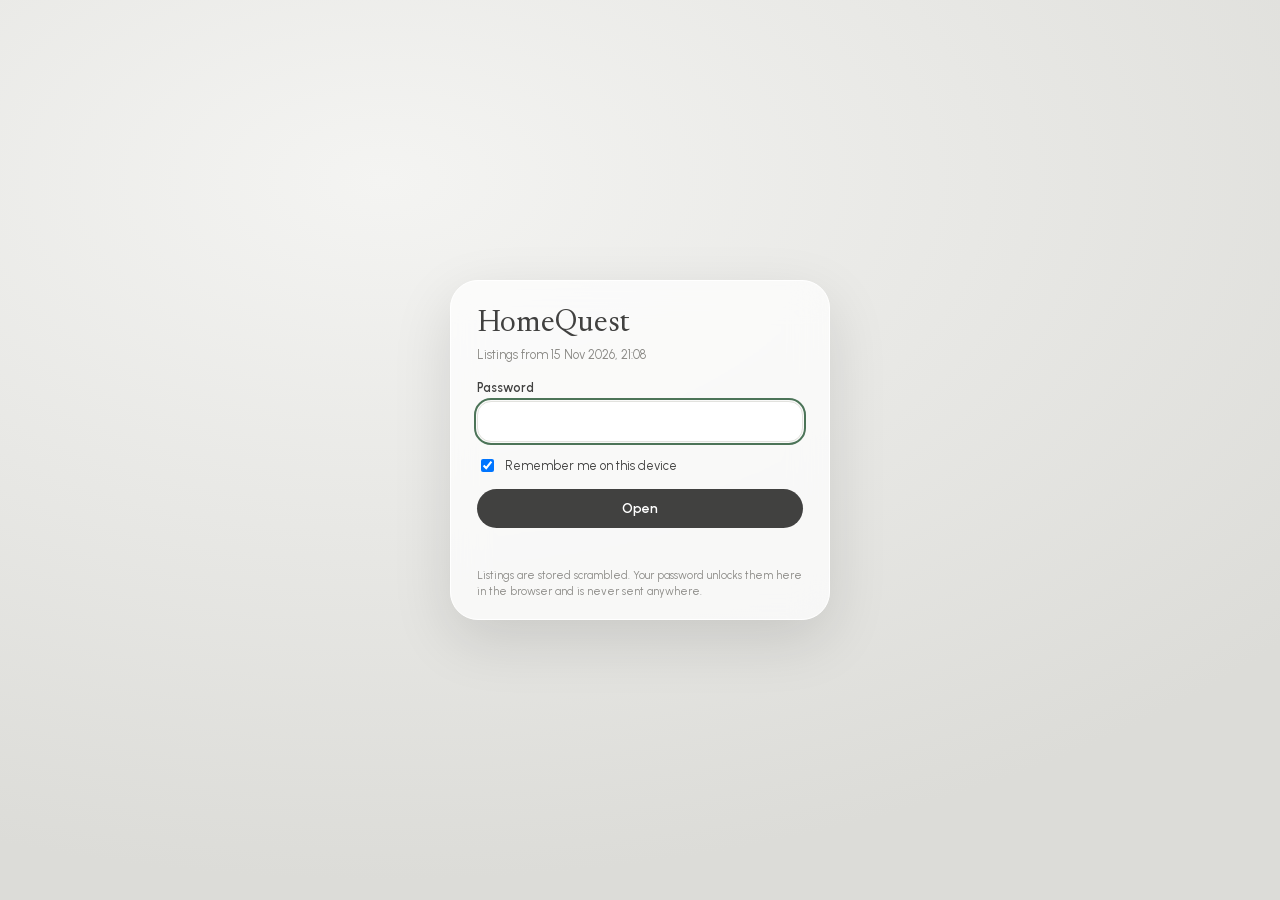
==== index.html @ 77bbafe3 "Publish 15 Nov 2026 21:08" ====
<!doctype html>
<html lang="en">
<head>
<meta charset="utf-8">
<meta name="viewport" content="width=device-width, initial-scale=1, viewport-fit=cover">
<meta name="apple-mobile-web-app-capable" content="yes">
<meta name="mobile-web-app-capable" content="yes">
<meta name="apple-mobile-web-app-status-bar-style" content="default">
<meta name="apple-mobile-web-app-title" content="HomeQuest">
<meta name="theme-color" content="#f4f4f2">
<link rel="apple-touch-icon" href="icon-180.png">
<title>HomeQuest</title>
<link rel="icon" href="data:image/svg+xml,%3Csvg xmlns=%22http://www.w3.org/2000/svg%22 viewBox=%220 0 16 16%22%3E%3Ccircle cx=%228%22 cy=%228%22 r=%227%22 fill=%22%23414140%22/%3E%3C/svg%3E">
<link rel="stylesheet" href="vendor/leaflet.css?v=588a5d4e">
<link rel="stylesheet" href="vendor/MarkerCluster.css?v=588a5d4e">
<link rel="stylesheet" href="style.css?v=588a5d4e">
<link rel="stylesheet" href="login.css?v=588a5d4e">
<script>window.HQ_V="588a5d4e";</script>
</head>
<body>
<div id="login" class="login">
  <form id="loginForm" class="login-card" autocomplete="on">
    <div class="login-brand">HomeQuest</div>
    <p class="login-sub" id="loginWhen">&nbsp;</p>
    <label>Password
      <input id="loginPw" type="password" autocomplete="current-password" required>
    </label>
    <label class="login-check"><input id="loginRemember" type="checkbox" checked> Remember me on this device</label>
    <button id="loginGo" type="submit">Open</button>
    <p id="loginErr" class="login-err" role="alert"></p>
    <p class="login-fine">Listings are stored scrambled. Your password unlocks them here in the browser and is never sent anywhere.</p>
  </form>
</div>


<nav class="topnav" aria-label="Top navigation">
  <button type="button" id="btnShortlist" class="btn btn-toggle" aria-pressed="true">★ Shortlist</button>
  <strong class="brand">HomeQuest</strong>

  <!-- One capsule holds the search and the three switches (9 Nov, from the reference Daniel chose):
       one floating object instead of four separate pills. -->
  <div class="navcap">
  <div class="search">
    <label for="search" class="sr-only">Search condo, street or MRT</label>
    <input id="search" type="search" placeholder="Search condo, street or MRT" autocomplete="off">
    <ul id="searchResults" class="pop search-results" hidden></ul>
  </div>

  <div class="filter">
    <button type="button" class="btn" data-pop="popMore" aria-expanded="false">Filters ▾</button>
    <div id="popMore" class="pop fpanel wide" hidden>
      <div class="ftop"><div>
      <h4>Price</h4>
      <div class="frow"><select id="priceMin" aria-label="Lowest price"></select><span>–</span><select id="priceMax" aria-label="Highest price"></select></div>
      <h4>Quick picks</h4>
      <div class="fchips" data-quick="price"><button type="button" data-min="0" data-max="1200000">Under $1.2M</button><button type="button" data-min="1200000" data-max="1600000">$1.2M – $1.6M</button><button type="button" data-min="1600000" data-max="2000000">$1.6M – $2M</button><button type="button" data-min="2000000" data-max="2500000">$2M – $2.5M</button></div>
      </div><div>
      <h4>Bedrooms <span>tap one or more</span></h4>
      <div class="fchips" data-f="beds"><button type="button" data-v="1">1</button><button type="button" data-v="2">2</button><button type="button" data-v="3">3</button><button type="button" data-v="4">4</button><button type="button" data-v="5">5+</button></div>
      <h4>Size (sqft)</h4>
      <div class="frow"><select id="sizeMin" aria-label="Smallest size"></select><span>–</span><select id="sizeMax" aria-label="Biggest size"></select></div>
      <h4>Floor level <span>99.co only</span></h4>
      <div class="fchips" data-f="floor"><button type="button" data-v="Ground">Ground</button><button type="button" data-v="Low">Low</button><button type="button" data-v="Mid">Mid</button><button type="button" data-v="High">High</button><button type="button" data-v="Top">Top</button><button type="button" data-v="Penthouse">Penthouse</button><button type="button" data-v="none">Not stated</button></div>
      </div></div>
      <div class="fcols"><div>
        <h4>Property type</h4>
        <div class="fchips" data-f="types"><button type="button" data-v="Condo">Condo</button><button type="button" data-v="Apartment">Apartment</button><button type="button" data-v="EC">Executive Condo</button></div>
        <h4>Tenure</h4>
        <div class="fchips" data-f="tenure"><button type="button" data-v="free">Freehold</button><button type="button" data-v="999">999-year</button><button type="button" data-v="99">99-year</button></div>
        <h4>Lease left <span>99-year only</span></h4>
        <div class="fchips" data-f="lease" data-single><button type="button" data-v="60">60+</button><button type="button" data-v="70">70+</button><button type="button" data-v="80">80+</button><button type="button" data-v="90">90+ yrs</button></div>
        <h4>Age of building</h4>
        <div class="fchips" data-f="age"><button type="button" data-v="new">New ≤ 5 yrs</button><button type="button" data-v="5">5–10</button><button type="button" data-v="10">10–20</button><button type="button" data-v="20">20+</button></div>
        <h4>Price per sqft</h4>
        <div class="frow"><select id="psfMin" aria-label="Lowest price per sqft"></select><span>–</span><select id="psfMax" aria-label="Highest price per sqft"></select></div>
      </div><div>
        <h4>Bathrooms</h4>
        <div class="fchips" data-f="baths"><button type="button" data-v="1">1</button><button type="button" data-v="2">2</button><button type="button" data-v="3">3+</button></div>
        <h4>Walk to MRT</h4>
        <div class="fchips" data-f="mrt" data-single><button type="button" data-v="5">≤ 5 min</button><button type="button" data-v="10">≤ 10 min</button><button type="button" data-v="15">≤ 15 min</button></div>
        <h4>Below recent sales <span>asking vs similar units sold</span></h4>
        <div class="fchips" data-f="below" data-single><button type="button" data-v="5">5%+ below</button><button type="button" data-v="10">10%+ below</button></div>
        <span class="hint">Compared with URA sales of similar-size units in the same condo, last 2 years (at least 3 sales). Over 25% below: double-check the listing.</span>
        <h4>Renting level <span>URA rentals ÷ units</span></h4>
        <div class="fchips" data-f="rent"><button type="button" data-v="low">Mostly owners</button><button type="button" data-v="mid">Mixed</button><button type="button" data-v="high">Rental-heavy</button></div>
        <span class="hint">Mostly owners = under 8% of units rented out a year · Rental-heavy = 20%+</span>
        <h4>Expressway noise <span>nearest expressway</span></h4>
        <div class="fchips" data-f="xway" data-single><button type="button" data-v="red">Hide within 150 m</button><button type="button" data-v="orange">Hide within 300 m</button></div>
        <div class="frow xway-set"><span><i class="xdot red"></i>Red ≤</span><select id="xwayRed" aria-label="Red flag within"></select><span><i class="xdot orange"></i>Orange ≤</span><select id="xwayOrange" aria-label="Orange flag within"></select></div>
        <h4>Region <span>by district (approx.)</span></h4>
        <div class="fchips" data-f="region"><button type="button" data-v="CCR">CCR</button><button type="button" data-v="RCR">RCR</button><button type="button" data-v="OCR">OCR</button></div>
        <div class="fchips" data-f="districts" id="districtChips"></div>
        <h4>Listed <span>first seen by the robot</span></h4>
        <div class="fchips" data-f="listed" data-single><button type="button" data-v="7">Last 7 days</button><button type="button" data-v="30">Last 30 days</button></div>
        <h4>Other</h4>
        <div class="fchips" data-f="other"><button type="button" data-v="review">Has Stacked review</button><button type="button" data-v="drop">Price dropped</button></div>
      </div></div>
      <div class="ffoot"><button type="button" class="link-btn" data-clear="all">Reset all</button><button type="button" class="fshow">Show</button></div>
    </div>
  </div>

  <button type="button" id="btnBelow" class="btn btn-toggle" aria-pressed="false" title="Ring the condos with a unit asking 5%+ below what similar units there sold for">▼ Below recent sales</button>
  <button type="button" id="btnPriceMap" class="btn btn-toggle" aria-pressed="false" title="Shade each area cheaper or dearer than Singapore / its region">Price map</button>
  </div><!-- /.navcap -->
  <div class="spacer"></div>
  <span id="count" class="meta">Loading…</span>
  <span id="status" class="meta status"></span>
</nav>

<main class="map-wrap left-open">
  <div id="map" aria-label="Map split into URA planning areas"></div>

  <div id="peek" class="peek" hidden></div>

  <aside id="shortlist" class="card card-left open" aria-label="Shortlist">
    <div class="card-head">
      <span class="eyebrow">Shortlist (<span id="shortCount">0</span>)</span>
      <button type="button" id="btnCompare" class="btn cmp-btn" hidden>Compare</button>
      <button type="button" id="hideShortlist" class="icon-btn" aria-label="Hide shortlist">‹</button>
    </div>
    <div id="shortTools" class="short-tools" hidden>
      <label for="shortSearch" class="sr-only">Search the shortlist</label>
      <input id="shortSearch" type="search" placeholder="Search shortlist" autocomplete="off">
      <div class="short-selects">
        <label class="sr-only" for="shortArea">Area</label>
        <select id="shortArea"><option value="">All areas</option></select>
        <label class="sr-only" for="shortBeds">Beds</label>
        <select id="shortBeds"><option value="0">Any beds</option><option value="2">2 beds</option><option value="3">3 beds</option><option value="4">4+ beds</option></select>
        <label class="sr-only" for="shortSort">Sort</label>
        <select id="shortSort"><option value="added">Newest added</option><option value="score">Best score</option><option value="priceUp">Price: low to high</option><option value="priceDown">Price: high to low</option><option value="name">Name A–Z</option></select>
      </div>
    </div>
    <div id="shortItems" class="card-body"></div>
    <div class="short-sync js-sync" aria-live="polite"></div>
  </aside>

  <aside id="detail" class="card card-right" aria-label="Details" aria-hidden="true"></aside>
  <aside id="compare" class="card compare" aria-label="Compare shortlisted condos" hidden></aside>
</main>

<script src="vendor/leaflet.js?v=588a5d4e"></script>
<script src="vendor/leaflet.markercluster.js?v=588a5d4e"></script>
<script src="login.js?v=588a5d4e"></script>
</body>
</html>
---- vendor/leaflet.css ----
/* required styles */

.leaflet-pane,
.leaflet-tile,
.leaflet-marker-icon,
.leaflet-marker-shadow,
.leaflet-tile-container,
.leaflet-pane > svg,
.leaflet-pane > canvas,
.leaflet-zoom-box,
.leaflet-image-layer,
.leaflet-layer {
	position: absolute;
	left: 0;
	top: 0;
	}
.leaflet-container {
	overflow: hidden;
	}
.leaflet-tile,
.leaflet-marker-icon,
.leaflet-marker-shadow {
	-webkit-user-select: none;
	   -moz-user-select: none;
	        user-select: none;
	  -webkit-user-drag: none;
	}
/* Prevents IE11 from highlighting tiles in blue */
.leaflet-tile::selection {
	background: transparent;
}
/* Safari renders non-retina tile on retina better with this, but Chrome is worse */
.leaflet-safari .leaflet-tile {
	image-rendering: -webkit-optimize-contrast;
	}
/* hack that prevents hw layers "stretching" when loading new tiles */
.leaflet-safari .leaflet-tile-container {
	width: 1600px;
	height: 1600px;
	-webkit-transform-origin: 0 0;
	}
.leaflet-marker-icon,
.leaflet-marker-shadow {
	display: block;
	}
/* .leaflet-container svg: reset svg max-width decleration shipped in Joomla! (joomla.org) 3.x */
/* .leaflet-container img: map is broken in FF if you have max-width: 100% on tiles */
.leaflet-container .leaflet-overlay-pane svg {
	max-width: none !important;
	max-height: none !important;
	}
.leaflet-container .leaflet-marker-pane img,
.leaflet-container .leaflet-shadow-pane img,
.leaflet-container .leaflet-tile-pane img,
.leaflet-container img.leaflet-image-layer,
.leaflet-container .leaflet-tile {
	max-width: none !important;
	max-height: none !important;
	width: auto;
	padding: 0;
	}

.leaflet-container img.leaflet-tile {
	/* See: https://bugs.chromium.org/p/chromium/issues/detail?id=600120 */
	mix-blend-mode: plus-lighter;
}

.leaflet-container.leaflet-touch-zoom {
	-ms-touch-action: pan-x pan-y;
	touch-action: pan-x pan-y;
	}
.leaflet-container.leaflet-touch-drag {
	-ms-touch-action: pinch-zoom;
	/* Fallback for FF which doesn't support pinch-zoom */
	touch-action: none;
	touch-action: pinch-zoom;
}
.leaflet-container.leaflet-touch-drag.leaflet-touch-zoom {
	-ms-touch-action: none;
	touch-action: none;
}
.leaflet-container {
	-webkit-tap-highlight-color: transparent;
}
.leaflet-container a {
	-webkit-tap-highlight-color: rgba(51, 181, 229, 0.4);
}
.leaflet-tile {
	filter: inherit;
	visibility: hidden;
	}
.leaflet-tile-loaded {
	visibility: inherit;
	}
.leaflet-zoom-box {
	width: 0;
	height: 0;
	-moz-box-sizing: border-box;
	     box-sizing: border-box;
	z-index: 800;
	}
/* workaround for https://bugzilla.mozilla.org/show_bug.cgi?id=888319 */
.leaflet-overlay-pane svg {
	-moz-user-select: none;
	}

.leaflet-pane         { z-index: 400; }

.leaflet-tile-pane    { z-index: 200; }
.leaflet-overlay-pane { z-index: 400; }
.leaflet-shadow-pane  { z-index: 500; }
.leaflet-marker-pane  { z-index: 600; }
.leaflet-tooltip-pane   { z-index: 650; }
.leaflet-popup-pane   { z-index: 700; }

.leaflet-map-pane canvas { z-index: 100; }
.leaflet-map-pane svg    { z-index: 200; }

.leaflet-vml-shape {
	width: 1px;
	height: 1px;
	}
.lvml {
	behavior: url(#default#VML);
	display: inline-block;
	position: absolute;
	}


/* control positioning */

.leaflet-control {
	position: relative;
	z-index: 800;
	pointer-events: visiblePainted; /* IE 9-10 doesn't have auto */
	pointer-events: auto;
	}
.leaflet-top,
.leaflet-bottom {
	position: absolute;
	z-index: 1000;
	pointer-events: none;
	}
.leaflet-top {
	top: 0;
	}
.leaflet-right {
	right: 0;
	}
.leaflet-bottom {
	bottom: 0;
	}
.leaflet-left {
	left: 0;
	}
.leaflet-control {
	float: left;
	clear: both;
	}
.leaflet-right .leaflet-control {
	float: right;
	}
.leaflet-top .leaflet-control {
	margin-top: 10px;
	}
.leaflet-bottom .leaflet-control {
	margin-bottom: 10px;
	}
.leaflet-left .leaflet-control {
	margin-left: 10px;
	}
.leaflet-right .leaflet-control {
	margin-right: 10px;
	}


/* zoom and fade animations */

.leaflet-fade-anim .leaflet-popup {
	opacity: 0;
	-webkit-transition: opacity 0.2s linear;
	   -moz-transition: opacity 0.2s linear;
	        transition: opacity 0.2s linear;
	}
.leaflet-fade-anim .leaflet-map-pane .leaflet-popup {
	opacity: 1;
	}
.leaflet-zoom-animated {
	-webkit-transform-origin: 0 0;
	    -ms-transform-origin: 0 0;
	        transform-origin: 0 0;
	}
svg.leaflet-zoom-animated {
	will-change: transform;
}

.leaflet-zoom-anim .leaflet-zoom-animated {
	-webkit-transition: -webkit-transform 0.25s cubic-bezier(0,0,0.25,1);
	   -moz-transition:    -moz-transform 0.25s cubic-bezier(0,0,0.25,1);
	        transition:         transform 0.25s cubic-bezier(0,0,0.25,1);
	}
.leaflet-zoom-anim .leaflet-tile,
.leaflet-pan-anim .leaflet-tile {
	-webkit-transition: none;
	   -moz-transition: none;
	        transition: none;
	}

.leaflet-zoom-anim .leaflet-zoom-hide {
	visibility: hidden;
	}


/* cursors */

.leaflet-interactive {
	cursor: pointer;
	}
.leaflet-grab {
	cursor: -webkit-grab;
	cursor:    -moz-grab;
	cursor:         grab;
	}
.leaflet-crosshair,
.leaflet-crosshair .leaflet-interactive {
	cursor: crosshair;
	}
.leaflet-popup-pane,
.leaflet-control {
	cursor: auto;
	}
.leaflet-dragging .leaflet-grab,
.leaflet-dragging .leaflet-grab .leaflet-interactive,
.leaflet-dragging .leaflet-marker-draggable {
	cursor: move;
	cursor: -webkit-grabbing;
	cursor:    -moz-grabbing;
	cursor:         grabbing;
	}

/* marker & overlays interactivity */
.leaflet-marker-icon,
.leaflet-marker-shadow,
.leaflet-image-layer,
.leaflet-pane > svg path,
.leaflet-tile-container {
	pointer-events: none;
	}

.leaflet-marker-icon.leaflet-interactive,
.leaflet-image-layer.leaflet-interactive,
.leaflet-pane > svg path.leaflet-interactive,
svg.leaflet-image-layer.leaflet-interactive path {
	pointer-events: visiblePainted; /* IE 9-10 doesn't have auto */
	pointer-events: auto;
	}

/* visual tweaks */

.leaflet-container {
	background: #ddd;
	outline-offset: 1px;
	}
.leaflet-container a {
	color: #0078A8;
	}
.leaflet-zoom-box {
	border: 2px dotted #38f;
	background: rgba(255,255,255,0.5);
	}


/* general typography */
.leaflet-container {
	font-family: "Helvetica Neue", Arial, Helvetica, sans-serif;
	font-size: 12px;
	font-size: 0.75rem;
	line-height: 1.5;
	}


/* general toolbar styles */

.leaflet-bar {
	box-shadow: 0 1px 5px rgba(0,0,0,0.65);
	border-radius: 4px;
	}
.leaflet-bar a {
	background-color: #fff;
	border-bottom: 1px solid #ccc;
	width: 26px;
	height: 26px;
	line-height: 26px;
	display: block;
	text-align: center;
	text-decoration: none;
	color: black;
	}
.leaflet-bar a,
.leaflet-control-layers-toggle {
	background-position: 50% 50%;
	background-repeat: no-repeat;
	display: block;
	}
.leaflet-bar a:hover,
.leaflet-bar a:focus {
	background-color: #f4f4f4;
	}
.leaflet-bar a:first-child {
	border-top-left-radius: 4px;
	border-top-right-radius: 4px;
	}
.leaflet-bar a:last-child {
	border-bottom-left-radius: 4px;
	border-bottom-right-radius: 4px;
	border-bottom: none;
	}
.leaflet-bar a.leaflet-disabled {
	cursor: default;
	background-color: #f4f4f4;
	color: #bbb;
	}

.leaflet-touch .leaflet-bar a {
	width: 30px;
	height: 30px;
	line-height: 30px;
	}
.leaflet-touch .leaflet-bar a:first-child {
	border-top-left-radius: 2px;
	border-top-right-radius: 2px;
	}
.leaflet-touch .leaflet-bar a:last-child {
	border-bottom-left-radius: 2px;
	border-bottom-right-radius: 2px;
	}

/* zoom control */

.leaflet-control-zoom-in,
.leaflet-control-zoom-out {
	font: bold 18px 'Lucida Console', Monaco, monospace;
	text-indent: 1px;
	}

.leaflet-touch .leaflet-control-zoom-in, .leaflet-touch .leaflet-control-zoom-out  {
	font-size: 22px;
	}


/* layers control */

.leaflet-control-layers {
	box-shadow: 0 1px 5px rgba(0,0,0,0.4);
	background: #fff;
	border-radius: 5px;
	}
.leaflet-control-layers-toggle {
	background-image: url(images/layers.png);
	width: 36px;
	height: 36px;
	}
.leaflet-retina .leaflet-control-layers-toggle {
	background-image: url(images/layers-2x.png);
	background-size: 26px 26px;
	}
.leaflet-touch .leaflet-control-layers-toggle {
	width: 44px;
	height: 44px;
	}
.leaflet-control-layers .leaflet-control-layers-list,
.leaflet-control-layers-expanded .leaflet-control-layers-toggle {
	display: none;
	}
.leaflet-control-layers-expanded .leaflet-control-layers-list {
	display: block;
	position: relative;
	}
.leaflet-control-layers-expanded {
	padding: 6px 10px 6px 6px;
	color: #333;
	background: #fff;
	}
.leaflet-control-layers-scrollbar {
	overflow-y: scroll;
	overflow-x: hidden;
	padding-right: 5px;
	}
.leaflet-control-layers-selector {
	margin-top: 2px;
	position: relative;
	top: 1px;
	}
.leaflet-control-layers label {
	display: block;
	font-size: 13px;
	font-size: 1.08333em;
	}
.leaflet-control-layers-separator {
	height: 0;
	border-top: 1px solid #ddd;
	margin: 5px -10px 5px -6px;
	}

/* Default icon URLs */
.leaflet-default-icon-path { /* used only in path-guessing heuristic, see L.Icon.Default */
	background-image: url(images/marker-icon.png);
	}


/* attribution and scale controls */

.leaflet-container .leaflet-control-attribution {
	background: #fff;
	background: rgba(255, 255, 255, 0.8);
	margin: 0;
	}
.leaflet-control-attribution,
.leaflet-control-scale-line {
	padding: 0 5px;
	color: #333;
	line-height: 1.4;
	}
.leaflet-control-attribution a {
	text-decoration: none;
	}
.leaflet-control-attribution a:hover,
.leaflet-control-attribution a:focus {
	text-decoration: underline;
	}
.leaflet-attribution-flag {
	display: inline !important;
	vertical-align: baseline !important;
	width: 1em;
	height: 0.6669em;
	}
.leaflet-left .leaflet-control-scale {
	margin-left: 5px;
	}
.leaflet-bottom .leaflet-control-scale {
	margin-bottom: 5px;
	}
.leaflet-control-scale-line {
	border: 2px solid #777;
	border-top: none;
	line-height: 1.1;
	padding: 2px 5px 1px;
	white-space: nowrap;
	-moz-box-sizing: border-box;
	     box-sizing: border-box;
	background: rgba(255, 255, 255, 0.8);
	text-shadow: 1px 1px #fff;
	}
.leaflet-control-scale-line:not(:first-child) {
	border-top: 2px solid #777;
	border-bottom: none;
	margin-top: -2px;
	}
.leaflet-control-scale-line:not(:first-child):not(:last-child) {
	border-bottom: 2px solid #777;
	}

.leaflet-touch .leaflet-control-attribution,
.leaflet-touch .leaflet-control-layers,
.leaflet-touch .leaflet-bar {
	box-shadow: none;
	}
.leaflet-touch .leaflet-control-layers,
.leaflet-touch .leaflet-bar {
	border: 2px solid rgba(0,0,0,0.2);
	background-clip: padding-box;
	}


/* popup */

.leaflet-popup {
	position: absolute;
	text-align: center;
	margin-bottom: 20px;
	}
.leaflet-popup-content-wrapper {
	padding: 1px;
	text-align: left;
	border-radius: 12px;
	}
.leaflet-popup-content {
	margin: 13px 24px 13px 20px;
	line-height: 1.3;
	font-size: 13px;
	font-size: 1.08333em;
	min-height: 1px;
	}
.leaflet-popup-content p {
	margin: 17px 0;
	margin: 1.3em 0;
	}
.leaflet-popup-tip-container {
	width: 40px;
	height: 20px;
	position: absolute;
	left: 50%;
	margin-top: -1px;
	margin-left: -20px;
	overflow: hidden;
	pointer-events: none;
	}
.leaflet-popup-tip {
	width: 17px;
	height: 17px;
	padding: 1px;

	margin: -10px auto 0;
	pointer-events: auto;

	-webkit-transform: rotate(45deg);
	   -moz-transform: rotate(45deg);
	    -ms-transform: rotate(45deg);
	        transform: rotate(45deg);
	}
.leaflet-popup-content-wrapper,
.leaflet-popup-tip {
	background: white;
	color: #333;
	box-shadow: 0 3px 14px rgba(0,0,0,0.4);
	}
.leaflet-container a.leaflet-popup-close-button {
	position: absolute;
	top: 0;
	right: 0;
	border: none;
	text-align: center;
	width: 24px;
	height: 24px;
	font: 16px/24px Tahoma, Verdana, sans-serif;
	color: #757575;
	text-decoration: none;
	background: transparent;
	}
.leaflet-container a.leaflet-popup-close-button:hover,
.leaflet-container a.leaflet-popup-close-button:focus {
	color: #585858;
	}
.leaflet-popup-scrolled {
	overflow: auto;
	}

.leaflet-oldie .leaflet-popup-content-wrapper {
	-ms-zoom: 1;
	}
.leaflet-oldie .leaflet-popup-tip {
	width: 24px;
	margin: 0 auto;

	-ms-filter: "progid:DXImageTransform.Microsoft.Matrix(M11=0.70710678, M12=0.70710678, M21=-0.70710678, M22=0.70710678)";
	filter: progid:DXImageTransform.Microsoft.Matrix(M11=0.70710678, M12=0.70710678, M21=-0.70710678, M22=0.70710678);
	}

.leaflet-oldie .leaflet-control-zoom,
.leaflet-oldie .leaflet-control-layers,
.leaflet-oldie .leaflet-popup-content-wrapper,
.leaflet-oldie .leaflet-popup-tip {
	border: 1px solid #999;
	}


/* div icon */

.leaflet-div-icon {
	background: #fff;
	border: 1px solid #666;
	}


/* Tooltip */
/* Base styles for the element that has a tooltip */
.leaflet-tooltip {
	position: absolute;
	padding: 6px;
	background-color: #fff;
	border: 1px solid #fff;
	border-radius: 3px;
	color: #222;
	white-space: nowrap;
	-webkit-user-select: none;
	-moz-user-select: none;
	-ms-user-select: none;
	user-select: none;
	pointer-events: none;
	box-shadow: 0 1px 3px rgba(0,0,0,0.4);
	}
.leaflet-tooltip.leaflet-interactive {
	cursor: pointer;
	pointer-events: auto;
	}
.leaflet-tooltip-top:before,
.leaflet-tooltip-bottom:before,
.leaflet-tooltip-left:before,
.leaflet-tooltip-right:before {
	position: absolute;
	pointer-events: none;
	border: 6px solid transparent;
	background: transparent;
	content: "";
	}

/* Directions */

.leaflet-tooltip-bottom {
	margin-top: 6px;
}
.leaflet-tooltip-top {
	margin-top: -6px;
}
.leaflet-tooltip-bottom:before,
.leaflet-tooltip-top:before {
	left: 50%;
	margin-left: -6px;
	}
.leaflet-tooltip-top:before {
	bottom: 0;
	margin-bottom: -12px;
	border-top-color: #fff;
	}
.leaflet-tooltip-bottom:before {
	top: 0;
	margin-top: -12px;
	margin-left: -6px;
	border-bottom-color: #fff;
	}
.leaflet-tooltip-left {
	margin-left: -6px;
}
.leaflet-tooltip-right {
	margin-left: 6px;
}
.leaflet-tooltip-left:before,
.leaflet-tooltip-right:before {
	top: 50%;
	margin-top: -6px;
	}
.leaflet-tooltip-left:before {
	right: 0;
	margin-right: -12px;
	border-left-color: #fff;
	}
.leaflet-tooltip-right:before {
	left: 0;
	margin-left: -12px;
	border-right-color: #fff;
	}

/* Printing */

@media print {
	/* Prevent printers from removing background-images of controls. */
	.leaflet-control {
		-webkit-print-color-adjust: exact;
		print-color-adjust: exact;
		}
	}
---- vendor/MarkerCluster.css ----
.leaflet-cluster-anim .leaflet-marker-icon, .leaflet-cluster-anim .leaflet-marker-shadow {
	-webkit-transition: -webkit-transform 0.3s ease-out, opacity 0.3s ease-in;
	-moz-transition: -moz-transform 0.3s ease-out, opacity 0.3s ease-in;
	-o-transition: -o-transform 0.3s ease-out, opacity 0.3s ease-in;
	transition: transform 0.3s ease-out, opacity 0.3s ease-in;
}

.leaflet-cluster-spider-leg {
	/* stroke-dashoffset (duration and function) should match with leaflet-marker-icon transform in order to track it exactly */
	-webkit-transition: -webkit-stroke-dashoffset 0.3s ease-out, -webkit-stroke-opacity 0.3s ease-in;
	-moz-transition: -moz-stroke-dashoffset 0.3s ease-out, -moz-stroke-opacity 0.3s ease-in;
	-o-transition: -o-stroke-dashoffset 0.3s ease-out, -o-stroke-opacity 0.3s ease-in;
	transition: stroke-dashoffset 0.3s ease-out, stroke-opacity 0.3s ease-in;
}
---- style.css ----
/* Look: "ZIXO" style (frosted pearl glass, charcoal, serif headlines) — agreed with Daniel 23 Oct.
   Fonts: Urbanist (interface, 9 Nov) + Newsreader (names and prices), saved in vendor/fonts (SIL Open Font License).
   Inter stays as the fallback behind Urbanist. */
/* Urbanist replaces Inter for the interface (9 Nov, Daniel, from the Payrix reference). Newsreader stays
   for names and big prices — the serif is the ZIXO look and he kept it. Inter is still here as a fallback. */
@font-face { font-family: "Urbanist"; src: url(vendor/fonts/urbanist-latin.woff2) format("woff2"); font-weight: 400 700; font-display: swap; }
@font-face { font-family: "Inter"; src: url(vendor/fonts/inter-latin.woff2) format("woff2"); font-weight: 400 700; font-display: swap; }
@font-face { font-family: "Newsreader"; src: url(vendor/fonts/newsreader-latin.woff2) format("woff2"); font-weight: 300 500; font-display: swap; }

:root {
  --ink: #2b2b2a;
  --muted: #66655f;     /* was #77766f: measured 3.97 against the card, which fails AA. 5.09 now. */
  --faint: #a9a8a2;     /* DECORATION ONLY (15 Nov, A2): section numbers, disabled, rules. 2.34 on a block - no words in it */
  --line: #e6e5e1;
  --soft: #f2f2f0;
  --paper: #fbfbfa;
  --glass: rgba(252, 252, 251, 0.34);   /* was 0.7 — see-through, like the reference (9 Nov) */
  --panel: rgba(255, 255, 255, 0.5);    /* the blocks INSIDE a card stay readable while the card does not */
  --edge: rgba(255, 255, 255, 0.5);
  --accent: #0C0C0C;    /* was charcoal #414140; the reference's pills are true black */
  --accent-soft: #ececea;
  --up: #2a8f29;
  --down: #c62f22;
  --star: #f26a2e;
  --pin: #0C0C0C;
  --radius: 24px;       /* was 30; the reference sits tighter */
  /* The one surface that has to be OPAQUE: a sticky table header with rows scrolling under it. The glass
     tokens are see-through by design, so they cannot be used here. Was written twice as #f8f8f6 in the
     Compare table (10 Nov). */
  --sticky: #f8f8f6;
  --left-card: 420px;   /* the shortlist's width (Daniel chose it, 9 Nov: at 420 no condo name wraps;
                           measured 340 = 4 wrap, 380 = 2, 420 and 460 = none). The map's bottom-left
                           column steps aside by this. */
  --serif: "Newsreader", Georgia, "Times New Roman", serif;   /* money and big numbers only */
  /* Names and the wordmark are Urbanist (9 Nov, Daniel). Newsreader stays on the figures, so a price
     still reads as money rather than as another label. Swap this to var(--serif) to undo. */
  --name: "Urbanist", "Inter", system-ui, -apple-system, sans-serif;
  font-family: "Urbanist", "Inter", system-ui, -apple-system, "Segoe UI", sans-serif;
  color: var(--ink);
}

* { box-sizing: border-box; }

/* Dragging anywhere over a card used to sweep a text selection across the page (Daniel, 10 Nov: "why when
   i drag. i keep accidentally highlight the whole page"). Leaflet already protects the map itself, but our
   cards sit outside its container, so nothing stopped it — there was not one user-select rule in the file.
   Worst on a For sale unit, where press-and-hold means you ARE holding still and then moving a little:
   measured 123 characters selected. The furniture is now unselectable, the same as any map app.
   A sweep of every screen (scratchpad websel/sweep.js, 10 Nov) caught six more that the first list
   missed, because each is appended straight to <body> and so inherits nothing from a card: the price map
   card, the hover readout, the photo lightbox, the ⓘ / status tooltips, and the phone's layers grid and
   toast. Add any NEW body-level overlay here when you build it. */
.card, .fact-strip, .place-legend, .topnav, .pop, #compare, #mTabs, .m-side, #mChips, .m-page, .unit-menu,
.tabs, .dock, .leaflet-control-container,
.pm-card, .peek, .lightbox, .tooltip, .m-layers, .m-toast, .hq-menu {
  -webkit-user-select: none; -moz-user-select: none; user-select: none;
}
/* ONE exception: anything you type in. Nothing else on a card may be selected.
   The condo's name and address used to be exempt here so they could be copied — my idea, not Daniel's —
   and that was the last thing still painting the page blue (10 Nov: "i still keep selected the highlighted
   text"). Measured: a drag starting on the name took 52 characters, and even starting elsewhere on the
   card a drag could EXTEND into the name, which no amount of guarding the mousedown can stop. Selectable
   text inside an unselectable card is a contradiction; the card wins. If a way to copy the name is ever
   wanted, it needs a button, not an exception. */
input, textarea, select {
  -webkit-user-select: text; -moz-user-select: text; user-select: text;
}
/* iOS pops its own copy / look-up menu on a long press, which fights the press-and-hold gesture */
.unit[data-unit] { -webkit-touch-callout: none; }

html, body { height: 100%; margin: 0; background: radial-gradient(1200px 700px at 70% 10%, #ffffff 0%, #eeeeec 55%, #e4e4e2 100%);
  -webkit-font-smoothing: antialiased; -moz-osx-font-smoothing: grayscale; }   /* macOS renders text heavier than drawn */
body { display: flex; flex-direction: column; font-size: 14px; }
a { color: var(--ink); text-decoration-color: var(--faint); text-underline-offset: 2px; }
.sr-only { position: absolute; width: 1px; height: 1px; overflow: hidden; clip: rect(0 0 0 0); }

/* ---- top nav ---- */
/* The search and the three switches live in ONE glass capsule (9 Nov, from the reference): one floating
   object rather than four. The buttons inside lose their own glass so the capsule reads as a single thing;
   the selected one is true black, as in the reference. */
.navcap {
  display: flex; align-items: center; gap: 2px; padding: 5px; min-width: 0;
  background: var(--glass); border: 1px solid var(--edge); border-radius: 999px;
  backdrop-filter: blur(46px) saturate(2); -webkit-backdrop-filter: blur(46px) saturate(2);
  box-shadow: 0 10px 30px rgba(20, 24, 20, 0.12);
}
.navcap > *, .navcap .btn, .navcap .search input {
  background: transparent; border-color: transparent; box-shadow: none; backdrop-filter: none; -webkit-backdrop-filter: none; }
.navcap .btn:hover { background: rgba(255, 255, 255, 0.55); }
.navcap .btn[aria-pressed="true"] { background: var(--accent); border-color: var(--accent); color: #fff; }
.navcap .search { min-width: 180px; }
@media (prefers-reduced-transparency: reduce) {
  .navcap { backdrop-filter: none; -webkit-backdrop-filter: none; background: #f7f7f5; } }

.topnav {
  flex: 0 0 auto; display: flex; flex-wrap: wrap; align-items: center; gap: 8px 10px;
  padding: 12px 18px; background: transparent;
  position: relative; z-index: 1001;
}
.brand { font-family: var(--name); font-size: 24px; font-weight: 700; letter-spacing: -0.02em; padding: 0 6px; }
.btn {
  font: inherit; font-size: 13px; font-weight: 500; min-height: 36px; padding: 0 14px; border-radius: 999px;
  border: 1px solid var(--edge); background: var(--panel); color: var(--ink); cursor: pointer;
  backdrop-filter: blur(10px); -webkit-backdrop-filter: blur(10px); box-shadow: 0 4px 14px -10px rgba(0, 0, 0, 0.35);
}
.btn:hover:not(:disabled) { background: #fff; }
.btn:disabled { color: var(--faint); cursor: default; }
.btn.active { background: #fff; box-shadow: inset 0 0 0 1.5px var(--accent); }
.btn-toggle { font-weight: 600; }
.btn-toggle[aria-pressed="true"] { background: var(--accent); color: #fff; border-color: var(--accent); }
.btn-toggle[aria-pressed="true"]:hover:not(:disabled) { background: #000; }       /* not white-on-white */
.spacer { flex: 1 1 auto; }
.meta { font-size: 12px; color: var(--muted); }

.search, .filter { position: relative; }
.search { flex: 1 1 220px; max-width: 340px; }
.search input {
  width: 100%; font: inherit; font-size: 13px; padding: 8px 14px; min-height: 36px;
  border: 1px solid var(--edge); border-radius: 999px; background: var(--panel); color: var(--ink);
  backdrop-filter: blur(10px); -webkit-backdrop-filter: blur(10px);
}
.pop {
  position: absolute; top: calc(100% + 6px); left: 0; z-index: 1002; min-width: 200px;
  background: rgba(255, 255, 255, 0.92); border: 1px solid var(--edge); border-radius: 18px;
  box-shadow: 0 18px 40px -18px rgba(40, 40, 40, 0.4); padding: 10px 12px; backdrop-filter: blur(16px); -webkit-backdrop-filter: blur(16px);
  display: flex; flex-direction: column; gap: 8px; font-size: 13px;
}
.pop[hidden] { display: none; }
.pop label { display: flex; align-items: center; gap: 8px; min-height: 28px; white-space: nowrap; }
.pop select { font: inherit; padding: 4px 6px; margin-left: auto; }
.hint { font-size: 12px; color: var(--muted); }
.search-results { list-style: none; margin: 0; padding: 6px; width: 100%; min-width: 300px; gap: 2px; }
.search-results button {
  width: 100%; text-align: left; font: inherit; font-size: 13px; padding: 8px; border: 0;
  border-radius: 12px; background: none; cursor: pointer; display: flex; flex-direction: column; color: var(--ink);
}
.search-results button:hover, .search-results button.hl { background: var(--soft); }
.search-results small { color: var(--muted); }
/* 15 Nov: HomeQuest's own drop-down list for every <select> on the laptop (setupMenus in app.js), in place of the
   Mac's dark system menu: the same glass as the pop-ups above, the hover of the search results, and the chosen
   option in true black like a selected tab or chip. It sits on <body>, so it is also in the no-select list. */
.hq-menu {
  position: fixed; z-index: 3500; margin: 0; padding: 6px; list-style: none; max-width: 320px; overflow-y: auto;
  background: rgba(255, 255, 255, 0.94); border: 1px solid var(--edge); border-radius: 16px;
  box-shadow: 0 18px 40px -18px rgba(40, 40, 40, 0.45); backdrop-filter: blur(16px); -webkit-backdrop-filter: blur(16px);
  font-size: 13px; color: var(--ink); scrollbar-width: none;
}
.hq-menu::-webkit-scrollbar { display: none; }
.hq-menu li { padding: 8px 12px; border-radius: 10px; white-space: nowrap; cursor: pointer; font-variant-numeric: tabular-nums; }
.hq-menu li + li { margin-top: 2px; }
.hq-menu li.hl { background: var(--soft); }
.hq-menu li[aria-selected="true"] { background: var(--accent); color: #fff; font-weight: 600; }
.hq-menu li[aria-disabled="true"] { color: var(--muted); cursor: default; }

/* ---- map ---- */
.map-wrap { flex: 1 1 auto; min-height: 0; position: relative; overflow: hidden; }
/* Out past its coverage OneMap answers with empty pictures, so this background shows through. It stays the
   pale cream its own land is drawn in: most of what shows through is beside Johor, and a sea-blue background
   there made Johor look submerged. The cost is a pale patch far out to sea at the widest zoom — tried both
   ways 9 Nov, this is the lesser of the two. */
#map { position: absolute; inset: 0; background: #ececea; }
/* The pictures keep a little colour (9 Nov, from the ShotScope reference Daniel chose): parks green,
   water blue, expressways visible — all of them things the condo score or a warning depends on.
   Pushed slightly cool so the green agrees with the sage #4C7458 used for the selected area. */
.leaflet-tile-pane { filter: saturate(0.42) brightness(1.07) contrast(0.88) hue-rotate(-8deg); }
/* Close in the pictures swap to OneMap's grey set (app.js zoomClass, zoom 16 and up), which draws the same
   building shapes without the street names and block numbers. Those pictures are already grey, so they only
   need the gentle lift the old map used, not the colour filter above. */
#map.zoom-close .leaflet-tile-pane { filter: brightness(1.06) contrast(0.86); }

.map-wrap::after { content: ""; position: absolute; inset: 0; pointer-events: none; z-index: 400;
  background: radial-gradient(900px 600px at 60% 40%, rgba(255, 255, 255, 0) 40%, rgba(236, 236, 234, 0.55) 100%); }
/* With see-through cards the map's own pins and labels showed through the open card and sat among its
   words. They are hidden where the card covers them (app.js, in declutter, which already measures every
   label). A CSS mask on the pane was tried first and hid EVERY pin: Leaflet's panes have no size of their
   own, so a mask in percentages collapses to nothing. */
/* !important because Leaflet writes opacity straight onto the marker's style attribute, which beats
   a plain class rule — the class was landing and nothing was happening. */
.leaflet-marker-icon.under-card { opacity: 0 !important; pointer-events: none; }
.leaflet-container { font: inherit; }
.leaflet-control-attribution img { height: 14px; width: 14px; vertical-align: -3px; margin-right: 2px; }

/* area labels = districts only (option B, 28 Oct): the map pictures already print the area names */
.area-label {
  pointer-events: none; white-space: nowrap; text-align: center; color: var(--accent);
  font-family: "Urbanist", "Inter", system-ui, sans-serif; font-size: 12px; font-weight: 700; text-shadow: 0 0 3px #fff, 0 0 3px #fff, 0 0 3px #fff;
  transform: translate(-50%, -50%); width: max-content;
}
.area-label small { font-size: 11px; font-weight: 500; color: var(--muted); }
.zoom-low .area-label small { display: none; }
.zoom-low .area-label { font-size: 11px; }

.pin {
  display: flex; align-items: center; justify-content: center; width: 16px; height: 16px;
  border-radius: 50%; background: var(--pin); border: 2px solid #fff; color: #fff;
  font-size: 10px; line-height: 1; box-shadow: 0 2px 6px rgba(0, 0, 0, 0.25);
}
.pin.star { width: 22px; height: 22px; background: var(--star); font-size: 12px; box-shadow: 0 0 0 6px rgba(242, 106, 46, 0.18); }
.pin.selected { background: var(--star); width: 24px; height: 24px; box-shadow: 0 0 0 6px rgba(242, 106, 46, 0.22); }
.cluster {
  display: flex; align-items: center; justify-content: center; border-radius: 50%;
  background: rgba(255, 255, 255, 0.82); color: var(--ink); font-weight: 700; font-size: 12px;
  border: 1px solid #fff; box-shadow: 0 4px 12px rgba(0, 0, 0, 0.15); backdrop-filter: blur(6px); -webkit-backdrop-filter: blur(6px);
}
.cluster.has-star { box-shadow: 0 0 0 3px var(--star); }

/* ---- peek card ---- */
/* z-index 950, not 900: .map-bl (the facts strip + place chips) is also 900, so DOM order decided and the
   strip won — measured 61% of this card buried under it, and because both are see-through you read the two
   layers at once. movePeek() also steers it clear of that column now. (10 Nov) */
.peek {
  position: absolute; z-index: 950; width: 250px; pointer-events: none;
  background: rgba(255, 255, 255, 0.8); border: 1px solid #fff; border-radius: 20px;
  box-shadow: 0 18px 40px -18px rgba(40, 40, 40, 0.4); padding: 12px 14px; backdrop-filter: blur(16px); -webkit-backdrop-filter: blur(16px);
  display: flex; flex-direction: column; gap: 3px; font-size: 12px; color: var(--muted);
}
.peek[hidden] { display: none; }
.peek strong { color: var(--ink); font-size: 13px; }
.peek .row { display: flex; justify-content: space-between; gap: 8px; }
.peek .foot { color: var(--muted); padding-top: 3px; }

/* ---- floating cards ---- */
.card {
  position: absolute; top: 16px; bottom: 16px; z-index: 1000; background: var(--glass);
  border: 1px solid var(--edge); border-radius: var(--radius);
  /* Real glass, not frosted paper (9 Nov). The high saturation is what makes the card take the colour of
     whatever map is under it, the way the reference does; blur 46 keeps the map's own words unreadable
     through it so they cannot be mistaken for the card's. */
  backdrop-filter: blur(46px) saturate(2); -webkit-backdrop-filter: blur(46px) saturate(2);
  /* a bright top edge and a faint bottom one: glass catches light along its rim */
  box-shadow: 0 26px 64px -28px rgba(28, 34, 28, 0.42),
              inset 0 1px 0 rgba(255, 255, 255, 0.85), inset 0 -1px 0 rgba(255, 255, 255, 0.2);
  display: flex; flex-direction: column; overflow: hidden; transition: transform 250ms ease;
}
/* 280px was too narrow once the padding went up: 10 of 15 shortlisted names wrapped onto two lines, and
   two of the beds/size lines wrapped as well. Measured at 300/320/340/360 — 340 leaves one name wrapping
   ("Park Place Residences at Plq", which is long by any measure) and none of the facts. The padding here
   stays 20, not the 24 the condo card uses: the reference's 7.9% was measured on a 504px card, and a
   narrow side list is a different thing. (9 Nov, Daniel: "it seems to be too narrow?") */
.card-left { left: 16px; bottom: auto; max-height: calc(100% - 32px); width: min(var(--left-card), calc(100% - 32px)); transform: translateX(calc(-100% - 32px)); }
#shortlist .card-head { padding: 20px 20px 12px; }
#shortlist .card-body { padding: 8px 20px 16px; }
.card-left .card-body { flex: 0 1 auto; }
.card-right { right: 16px; width: min(430px, calc(100% - 32px)); transform: translateX(calc(100% + 32px)); }
.card.open { transform: none; }
.card-head {
  flex: 0 0 auto; padding: 24px 24px 16px;     /* 9 Nov: measured off the reference, 8pt grid */
  display: flex; justify-content: space-between; align-items: flex-start; gap: 8px;
}
.card-body { flex: 1 1 auto; overflow-y: auto; padding: 8px 24px 20px; display: flex; flex-direction: column; gap: 16px; counter-reset: sec; }
.card-body > * { flex: none; }
/* section titles: sentence case with a small running number (01, 02 …) like ZIXO */
.eyebrow { font-size: 15px; font-weight: 600; color: var(--ink); counter-increment: sec; }
.eyebrow::before { content: counter(sec, decimal-leading-zero); font-size: 11px; font-weight: 500; color: var(--faint); margin-right: 8px; }
.icon-btn {
  flex: 0 0 auto; font: inherit; font-size: 16px; width: 36px; height: 36px; border-radius: 12px;
  border: 1px solid var(--edge); background: var(--panel); cursor: pointer; color: var(--ink);
}
.icon-btn:hover { background: #fff; }
.title { font-family: var(--name); font-size: 33px; font-weight: 600; line-height: 1.06; letter-spacing: -0.025em; }
.sub { font-size: 13px; color: var(--muted); margin-top: 2px; }
.badge {
  display: inline-block; font-size: 11px; font-weight: 700; padding: 1px 6px; border-radius: 4px;
  background: var(--accent); color: #fff; vertical-align: 8px; margin-left: 8px; font-family: "Urbanist", "Inter", system-ui, sans-serif;
}
.head-row { display: flex; justify-content: space-between; align-items: center; gap: 8px; }
.head-col { display: flex; flex-direction: column; gap: 10px; width: 100%; }

.list-item {
  display: flex; justify-content: space-between; align-items: center; gap: 8px; width: 100%;
  text-align: left; font: inherit; padding: 10px 12px; border: 1px solid var(--edge); border-radius: 18px;
  background: var(--panel); cursor: pointer; color: var(--ink);
}
.list-item:hover { background: #fff; }
.list-item.on { box-shadow: inset 0 0 0 1.5px var(--accent); }
/* A name too long for its row gets one line and an ellipsis, with the whole name on hover (9 Nov, Daniel:
   "if the name is too long.. you can shorten with ... and hover for full name"). Every list that shows a
   condo name uses this; the card's own .title never does, because that is where you read the full name.
   min-width: 0 on the holder is what lets a grid or flex child shrink below its text and so ellipsise. */
.nm-1 { display: block; white-space: nowrap; text-wrap: nowrap; overflow: hidden; text-overflow: ellipsis; min-width: 0; max-width: 100%; }
/* the line under a shortened name is shortened too, or the row looks lopsided: a clipped name above a
   two-line address reads worse than either on its own */
.nm-1 + .m-ar, .nm-1 + small { display: block; white-space: nowrap; text-wrap: nowrap; overflow: hidden;
  text-overflow: ellipsis; min-width: 0; max-width: 100%; }
.srow > span, .m-mid, .m-item .m-mid, .list-item > span { min-width: 0; }
.list-item small { display: block; color: var(--muted); font-size: 12px; margin-top: 2px; }
.list-item small.fx { color: var(--ink); font-variant-numeric: tabular-nums; }
.list-item .price small.psf { color: var(--muted); font-variant-numeric: tabular-nums; }
.list-item .price { font-family: var(--serif); font-size: 20px; font-weight: 400; white-space: nowrap; text-align: right; flex-shrink: 0; }
.list-item .price small { font-family: "Urbanist", "Inter", system-ui, sans-serif; font-size: 11px; }
.star-mark { color: var(--star); }
.empty { font-size: 13px; color: var(--muted); }

.grid2 { display: grid; grid-template-columns: repeat(2, minmax(0, 1fr)); gap: 8px; }
.stat { padding: 16px; border: 1px solid var(--edge); border-radius: 16px; background: var(--panel); font-size: 12px; color: var(--muted); }
.stat strong { display: block; font-family: var(--serif); font-size: 28px; font-weight: 400; line-height: 1.1; color: var(--ink); margin: 2px 0; }
.stat strong .soon-text, .stat strong .chip { font-family: "Urbanist", "Inter", system-ui, sans-serif; }
.soon-text { color: var(--muted); font-weight: 500; font-size: 13px; }

.rows { display: flex; flex-direction: column; font-size: 13px; }
.rows > div { display: flex; justify-content: space-between; gap: 12px; padding: 7px 0; border-bottom: 1px solid var(--line); }
.rows > div:last-child { border-bottom: 0; }
.rows span:first-child { color: var(--muted); flex: 0 0 auto; }
.rows span:last-child { text-align: right; }

.box { padding: 20px; border: 1px solid var(--edge); border-radius: 16px; background: var(--panel); display: flex; flex-direction: column; gap: 8px;
  font-size: 13px; box-shadow: 0 8px 24px -18px rgba(0, 0, 0, 0.25); }
.box a { font-weight: 600; }

.score { display: flex; gap: 12px; align-items: center; }
.score svg { flex: 0 0 auto; }
.score-legend { flex: 1 1 auto; display: flex; flex-direction: column; gap: 4px; font-size: 12px; }
.score-legend div { display: flex; justify-content: space-between; gap: 6px; }
.score-legend span:first-child { color: var(--muted); }

.photo {
  height: 90px; border: 1px dashed var(--faint); border-radius: 22px; display: flex; align-items: center;
  justify-content: center; font-size: 12px; color: var(--muted); text-align: center; padding: 8px;
}
.btn-main {
  display: block; text-align: center; padding: 12px; min-height: 44px; border-radius: 999px;
  background: var(--ink); color: #fff; font-weight: 700; text-decoration: none;
}
.btn-main:hover { background: #000; }
.status { display: inline-flex; align-items: center; gap: 6px; cursor: default; }
.status .dot { width: 8px; height: 8px; border-radius: 50%; background: #38bc37; flex: 0 0 auto; }
.status:empty { display: none; }
.meta.warn { color: #b45309; }
.meta.warn .dot { background: #e8a33a; }

/* shortlist tools */
.short-tools { flex: 0 0 auto; padding: 10px 16px 0; display: flex; flex-direction: column; gap: 6px; }
.short-tools[hidden] { display: none; }
.short-tools input, .short-tools select {
  font: inherit; font-size: 13px; padding: 6px 12px; min-height: 32px; border: 1px solid var(--edge); border-radius: 999px; background: var(--panel); color: var(--ink);
}
.short-selects { display: grid; grid-template-columns: 1fr 1fr; gap: 6px; }
.short-selects select:last-child { grid-column: 1 / -1; }

/* condo tabs */
.tabs { display: flex; flex-wrap: wrap; gap: 8px; margin-top: 4px; }
.tabs button {
  /* 12px, not 16: four tabs had to fit a 380px row and "Condos (147)" overflowed it by 3px — Daniel's
     Geylang. Measured: at 16 the row has NO headroom (380/380 at 114 condos); at 12 with the lighter
     count below it has 28-43px spare even at a four-figure count. */
  font: inherit; font-size: 13.5px; font-weight: 600; padding: 8px 12px; border: 1px solid var(--edge); border-radius: 999px;
  background: var(--panel); cursor: pointer; color: var(--muted);
}
.tabs button[aria-selected="true"] { background: var(--accent); border-color: var(--accent); color: #fff; }
/* the count on a tab: quieter than its word, and narrower, which is what buys the row its room */
.tabs button .n { font-size: 12px; font-weight: 500; opacity: 0.72; margin-left: 1px; }
.tabs button[aria-selected="true"] .n { opacity: 0.8; }
.stat-btn { font: inherit; text-align: left; cursor: pointer; }
.stat-btn:hover { background: #fff; }
.link-btn { font: inherit; font-size: 13px; font-weight: 600; color: var(--ink); text-decoration: underline; text-decoration-color: var(--faint);
  background: none; border: 0; padding: 4px 0; text-align: left; cursor: pointer; }

/* URA sales */
.table-wrap { overflow-x: auto; }
table.sales { width: 100%; border-collapse: collapse; font-size: 12px; }
table.sales th { text-align: left; color: var(--muted); font-weight: 600; padding: 4px 6px 4px 0; border-bottom: 1px solid var(--line); }
table.sales td { padding: 5px 6px 5px 0; border-bottom: 1px solid var(--soft); white-space: nowrap; }
.bars { display: flex; align-items: flex-end; gap: 6px; padding-top: 4px; }
.bar { flex: 1 1 0; display: flex; flex-direction: column; align-items: center; gap: 2px; font-size: 10px; color: var(--muted); }
.bar-fill { width: 100%; max-width: 34px; background: linear-gradient(180deg, #d6d6d3, #a9a8a2); border-radius: 4px 4px 0 0; }
.bar-val { color: var(--ink); font-weight: 600; }
.bar-year small { color: var(--muted); }

/* comparison chips */
.chip { display: inline-block; font-size: 12px; font-weight: 700; padding: 2px 8px; border-radius: 999px; }
.chip.up { background: #fde8e6; color: var(--down); }
.chip.down { background: #e7f6e6; color: var(--up); }
.chip.good { background: #e7f6e6; color: var(--up); }
.chip.bad { background: #fde8e6; color: var(--down); }
.chip.flat { background: var(--soft); color: var(--ink); }
.vs { display: flex; flex-wrap: wrap; align-items: center; gap: 6px; }
.unit .price { font-family: var(--serif); font-weight: 400; font-size: 22px; }
.links { display: flex; flex-wrap: wrap; gap: 14px; }

/* area trend */
.trend-chart { width: 100%; height: auto; display: block; }
.trend-key { display: flex; flex-wrap: wrap; gap: 4px 14px; font-size: 12px; color: var(--muted); align-items: center; }
.trend-key i { display: inline-block; width: 16px; height: 0; border-top: 3px solid; vertical-align: middle; margin-right: 5px; }
.trend-key .k-area { border-color: var(--accent); }
.trend-key .k-sg { border-top: 2px dashed #9aa5b1; }
ul.plain { margin: 0; padding-left: 18px; display: flex; flex-direction: column; gap: 4px; font-size: 13px; }

/* area condos tab */
.list-tools { display: grid; grid-template-columns: 1fr auto; gap: 6px; }
.list-tools input, .list-tools select {
  font: inherit; font-size: 13px; padding: 6px 12px; min-height: 34px; border: 1px solid var(--edge); border-radius: 999px; background: var(--panel); color: var(--ink);
}
.area-list { display: flex; flex-direction: column; gap: 8px; }

/* who lives here (area + neighbourhood) */
.who-box { gap: 14px; }
.part { display: flex; flex-direction: column; gap: 7px; padding-top: 10px; border-top: 1px solid var(--soft); }
.who-box .part:first-of-type { border-top: 0; padding-top: 0; }
.v { text-align: right; white-space: nowrap; } .v span { color: var(--muted); font-size: 12px; }
.diff { display: inline-block; min-width: 26px; text-align: center; font-size: 11px; font-weight: 700; padding: 1px 4px; border-radius: 4px; margin-left: 4px; }
.diff.more { background: #ececea; color: var(--ink) !important; }
.diff.less { background: #fdeee6; color: #b4501f !important; }
.diff.same { background: var(--soft); color: var(--muted); }
.key { display: flex; flex-wrap: wrap; gap: 4px 14px; font-size: 12px; color: var(--muted); align-items: center; }
.key b { display: inline-block; width: 16px; height: 10px; background: var(--accent); border-radius: 2px; margin-right: 4px; vertical-align: middle; }
.key u { display: inline-block; height: 12px; border-left: 2px dashed var(--ink); margin-right: 4px; vertical-align: middle; }
.split { display: flex; height: 14px; border-radius: 7px; overflow: hidden; background: rgba(0, 0, 0, 0.05); }
.split span { display: block; height: 100%; }
.cmp { display: grid; grid-template-columns: 96px 1fr; gap: 8px; align-items: center; font-size: 12px; color: var(--muted); }
.cmp span:first-child { overflow: hidden; text-overflow: ellipsis; white-space: nowrap; }
.legend { display: flex; flex-wrap: wrap; gap: 4px 12px; font-size: 12px; color: var(--muted); }
.legend i { display: inline-block; width: 9px; height: 9px; border-radius: 2px; margin-right: 4px; }
.legend strong { color: var(--ink); }
.ages { display: grid; grid-template-columns: repeat(4, 1fr); gap: 6px; align-items: end; }
.age { display: flex; flex-direction: column; align-items: center; gap: 3px; font-size: 11px; color: var(--muted); }
.age .av { color: var(--ink); font-weight: 700; font-size: 12px; margin-bottom: 4px; }

/* renting */
.rent-area { display: flex; flex-direction: column; gap: 4px; padding-top: 6px; }
.yield-row { display: grid; grid-template-columns: 56px 1fr auto; gap: 8px; font-size: 13px; padding: 4px 0; border-bottom: 1px solid var(--soft); }
.yield-row span:nth-child(2) { color: var(--muted); }

/* who lives here: all residents / condo & landed switch */
.seg { display: inline-flex; gap: 3px; padding: 3px; border: 1px solid var(--edge); border-radius: 999px; background: var(--panel); align-self: flex-start; }
.seg button { font: inherit; font-size: 12px; font-weight: 600; padding: 4px 11px; border: 0; border-radius: 999px; background: transparent; color: var(--muted); cursor: pointer; }
.seg button[aria-pressed="true"] { background: var(--accent); color: #fff; }

/* ⓘ fine-print tooltips */
.tip-i {
  display: inline-flex; align-items: center; justify-content: center; width: 15px; height: 15px; margin-left: 3px;
  border-radius: 50%; border: 1px solid var(--faint); color: var(--muted); font-size: 9.5px; font-weight: 700;
  font-style: normal; letter-spacing: 0; text-transform: none; vertical-align: 1px; cursor: help; background: rgba(255, 255, 255, 0.7);
}
.tip-i:hover, .tip-i:focus { border-color: var(--ink); color: var(--ink); outline: none; }
.tooltip {
  position: fixed; z-index: 3000; max-width: 280px; padding: 10px 12px; border-radius: 14px; background: #414140; color: #fff;
  font-size: 12px; line-height: 1.45; box-shadow: 0 6px 16px rgba(0, 0, 0, 0.25); pointer-events: none;
  white-space: pre-line;      /* the phone's status chip: one line per item */
}
.tooltip[hidden] { display: none; }
.est { display: inline-flex; align-items: center; font-size: 11px; font-weight: 700; padding: 1px 4px 1px 7px; border-radius: 999px; margin-left: 6px; vertical-align: 1px; }
.est .tip-i { width: 13px; height: 13px; font-size: 8.5px; }
.est-warn { background: #fdeee6; color: #b4501f; padding: 1px 4px 1px 7px; }
.est-ok { background: var(--soft); color: var(--muted); }

/* Google photos, rating, reviews */
.gphotos { display: flex; gap: 8px; overflow-x: auto; padding-bottom: 4px; scroll-snap-type: x mandatory; }
.gph { position: relative; flex: 0 0 auto; width: 209px; height: 162px; padding: 0; border: 0; border-radius: 18px; overflow: hidden;
  background: var(--soft); cursor: zoom-in; scroll-snap-align: start; }
.gph img { width: 100%; height: 100%; object-fit: cover; display: block; }
.gph.sv { width: 231px; }
.gcred { position: absolute; left: 0; right: 0; bottom: 0; padding: 3px 6px; font-size: 10px; color: #fff; text-align: left;
  background: linear-gradient(transparent, rgba(0, 0, 0, 0.6)); white-space: nowrap; overflow: hidden; text-overflow: ellipsis; }
.gload { display: flex; align-items: center; justify-content: center; font-size: 12px; color: var(--muted); cursor: default; }
.g-rating { font-family: "Urbanist", "Inter", system-ui, sans-serif; font-size: 14px; font-weight: 700; color: var(--star); margin-left: 8px; white-space: nowrap; vertical-align: 8px; }
.g-rating a { color: inherit; text-decoration: none; }
.g-rating small { font-weight: 500; color: var(--muted); }
.greview { display: flex; flex-direction: column; gap: 3px; padding: 8px 0; border-bottom: 1px solid var(--soft); font-size: 13px; }
.gstars { color: var(--star); letter-spacing: 1px; font-size: 12px; }
.g-attr { align-self: flex-end; font-size: 11px; color: var(--muted); }
.lightbox { position: fixed; inset: 0; z-index: 4000; background: rgba(15, 23, 42, 0.88); display: flex; align-items: center; justify-content: center; }
.lightbox[hidden] { display: none; }
.lightbox figure { margin: 0; max-width: 90vw; max-height: 86vh; display: flex; flex-direction: column; gap: 8px; align-items: center; }
.lightbox img { max-width: 90vw; max-height: 80vh; border-radius: 8px; }
.lightbox figcaption { color: #e5e7eb; font-size: 12px; } .lightbox figcaption a { color: #fff; }
.lb-nav, .lb-close { position: absolute; border: 0; background: rgba(255, 255, 255, 0.15); color: #fff; font-size: 28px;
  width: 48px; height: 48px; border-radius: 50%; cursor: pointer; }
.lb-nav:hover, .lb-close:hover { background: rgba(255, 255, 255, 0.3); }
.lb-prev { left: 20px; } .lb-next { right: 20px; } .lb-close { top: 16px; right: 16px; font-size: 24px; }

/* condo name tags on the map pins */
/* .pinwrap must keep Leaflet's position: absolute — the map places pins with it */
.plabel.clash { visibility: hidden; }              /* would cover another name tag (see declutter in app.js) */
.pinwrap:hover .plabel.clash { visibility: visible; }
.plabel { position: absolute; bottom: calc(100% + 4px); left: 50%; transform: translateX(-50%); white-space: nowrap;
  background: rgba(255, 255, 255, 0.9); color: var(--ink); font-size: 11px; font-weight: 600; padding: 2px 8px; border-radius: 999px;
  box-shadow: 0 1px 4px rgba(0, 0, 0, 0.25); pointer-events: none; }
.plabel::after { content: ""; position: absolute; top: 100%; left: 50%; margin-left: -4px; border: 4px solid transparent; border-top-color: #fff; }
.plabel.starred { background: var(--accent); color: #fff; }
.plabel.starred::after { border-top-color: var(--accent); }
.labels-off .plabel:not(.always) { display: none; }
.labels-off .pinwrap:hover .plabel { display: block; }

/* "In short", how it's changing, how crowded */
ul.plain.big li { font-size: 13.5px; margin: 4px 0; }
.nrow { display: grid; grid-template-columns: 96px 64px 1fr auto; gap: 8px; align-items: center; font-size: 13px; padding: 3px 0; }
.nrow > span:first-child { color: var(--muted); }
.nv { color: var(--muted); } .nv strong { color: var(--ink); }
.scale { margin: 4px 0 2px; }
.sends { display: flex; justify-content: space-between; font-size: 11px; color: var(--muted); margin-top: 4px; }

/* People tab: one chart type per fact (option A, 23 Oct) */
.solo .part > .head-row > strong { font-size: 15px; font-weight: 600; color: var(--ink); }
.solo .part > .head-row > strong { counter-increment: sec; }
.solo .part > .head-row > strong::before { content: counter(sec, decimal-leading-zero); font-size: 11px; font-weight: 500; color: var(--faint); margin-right: 8px; }
.icons { display: flex; flex-wrap: wrap; gap: 3px; align-items: center; margin: 2px 0 4px; }
.icons .hint { margin-left: 6px; }
.cols { display: flex; gap: 18px; justify-content: center; align-items: flex-end; }
.cols .col { display: flex; flex-direction: column; align-items: center; gap: 4px; }
.cols small { font-size: 11px; color: var(--muted); }
.age .acol { position: relative; width: 100%; max-width: 44px; display: flex; align-items: flex-end; }
.age .acol u { position: absolute; left: -4px; right: -4px; border-top: 2px solid var(--ink); }

/* ZIXO pieces: big serif price, thin bars, half-circle gauge, action dock (23 Oct) */
.hero { text-align: center; align-items: center; gap: 8px; }
.hero .lab { font-family: var(--serif); font-size: 18px; color: var(--muted); }
.money { font-family: var(--serif); font-size: 48px; font-weight: 400; line-height: 1; color: var(--ink); letter-spacing: -0.01em; }
.money span { color: #b9b8b2; }
.pills { display: flex; flex-wrap: nowrap; justify-content: center; gap: 6px; max-width: 100%; }  /* max-width: a centred
   column sizes the row to all its pills (411px in a 338px card) unless it is capped, and then nothing can shorten */
/* 15 Nov (A7, Daniel: "keep them one line"): when a card is too narrow for every pill, the ones after the first
   shorten with "…" and fitCard() in app.js puts the whole text on hover. The first (units for sale) never shortens. */
.pills > .pill { display: block; flex: 0 1 auto; min-width: 0; white-space: nowrap; overflow: hidden; text-overflow: ellipsis; }
.pills > .pill:first-child { flex-shrink: 0; }
.pill { display: inline-flex; gap: 4px; align-items: center; border: 1px solid #fff; background: rgba(255, 255, 255, 0.75);
  border-radius: 999px; padding: 4px 12px; font-size: 12px; font-weight: 600; color: var(--ink); }
.pill.up { color: var(--up); } .pill.down { color: var(--down); }
.hist { display: flex; align-items: flex-end; gap: 2px; height: 74px; width: 100%; margin-top: 8px; }
.hist i { flex: 1; background: repeating-linear-gradient(90deg, #d6d5d0 0 2px, transparent 2px 3.5px); }
.hist i.hi { background: repeating-linear-gradient(90deg, #46b035 0 2px, transparent 2px 3.5px); }
.hist i.hi.down { background: repeating-linear-gradient(90deg, #f05a5a 0 2px, transparent 2px 3.5px); }
.hist-x { display: flex; justify-content: space-between; width: 100%; font-size: 11px; color: var(--muted); }
.gauge { position: relative; width: 240px; height: 132px; margin: 4px auto 0; }
.gauge .g { position: absolute; left: 0; right: 0; top: 64px; text-align: center; font-size: 11px; color: var(--muted); line-height: 1.3; }
.gauge .g b { display: block; font-family: var(--serif); font-size: 26px; font-weight: 400; color: var(--ink); }
.gl { display: grid; grid-template-columns: repeat(3, 1fr); align-self: stretch; padding: 0 4px; font-size: 11px; color: var(--muted); text-align: center; }
.gl b { display: block; font-family: var(--serif); font-size: 20px; font-weight: 400; color: var(--ink); }
.gl b::before { content: ""; display: inline-block; width: 7px; height: 7px; border-radius: 50%; background: #d6d5d0; margin-right: 6px; vertical-align: 3px; }
.gl .near b::before { background: #38bc37; } .gl .far b::before { background: #f44336; }
.dock { flex: 0 0 auto; display: flex; flex-wrap: nowrap; gap: 8px; justify-content: center; padding: 12px 16px 16px;
  border-top: 1px solid rgba(255, 255, 255, 0.7); }
.dock a, .dock button { font: inherit; display: inline-flex; align-items: center; gap: 6px; border-radius: 999px; padding: 9px 15px; font-size: 13px; white-space: nowrap;
  font-weight: 600; text-decoration: none; color: var(--ink); cursor: pointer;
  background: rgba(255, 255, 255, 0.85); border: 1px solid #fff; box-shadow: 0 6px 16px -8px rgba(0, 0, 0, 0.3); }
.dock .dark { background: var(--accent); color: #fff; border-color: var(--accent); }
.srow { display: grid; grid-template-columns: 34px 1fr auto; gap: 10px; align-items: center; width: 100%; }
.srow .ic { width: 34px; height: 34px; border-radius: 50%; background: var(--accent); color: #fff; display: flex; align-items: center;
  justify-content: center; font-size: 13px; }

/* ZIXO chart look (agreed 24 Oct): fade bars, half-circle gauges, thin-line bars; green / coral red / greys */
.fb { display: grid; grid-template-columns: 108px 1fr 92px; gap: 8px; align-items: end; margin-bottom: 6px; }
.fb .fl { color: var(--muted); font-size: 12.5px; padding-bottom: 1px; }
.fb .ft { position: relative; height: 26px; }
.fb .ft b { position: absolute; left: 0; bottom: 0; height: 12px; background: linear-gradient(90deg, rgba(240, 90, 90, 0), rgba(240, 90, 90, 0.36)); border-right: 1.5px solid #f05a5a; }
.fb .ft em { position: absolute; bottom: 14px; transform: translateX(-100%); padding-right: 3px; font-style: normal; font-size: 12.5px; font-weight: 500; white-space: nowrap; }
.fb .ft em.out { transform: none; padding: 0 0 0 3px; }
.fb .ft u { position: absolute; bottom: -2px; height: 16px; width: 0; border-left: 1.5px dotted #6f6e68; }
.fb .v { text-align: right; font-size: 12.5px; padding-bottom: 1px; white-space: nowrap; }
.key b { background: linear-gradient(90deg, rgba(240, 90, 90, 0), rgba(240, 90, 90, 0.5)); border-right: 1.5px solid #f05a5a; border-radius: 0; }
.key u { border-left: 1.5px dotted #6f6e68; }
.gauge-svg { display: block; width: 100%; max-width: 300px; margin: 4px auto 0; font-family: inherit; }
.lb { display: flex; gap: 2px; align-items: flex-end; }
.lb i { width: 2px; display: flex; flex-direction: column-reverse; }
.lb i span { display: block; width: 2px; border-radius: 1px; }
.ages.lines .acol { justify-content: center; max-width: none; }
.ages.lines .acol u { left: 50%; right: auto; width: 34px; margin-left: -17px; border-top: 1.5px dashed #6f6e68; }
.ages.lines .av { margin-bottom: 12px; font-weight: 500; }
.ages.lines .age.on { color: var(--ink); font-weight: 600; }
.ages.lines .age.on .av { font-weight: 700; }
.hund { display: flex; gap: 1.6px; height: 60px; align-items: flex-end; margin-top: 4px; }
.hund i { flex: 1; border-radius: 1px; }
.hseg { display: flex; margin-top: 8px; font-size: 11.5px; color: var(--muted); }
/* A narrow slice cannot hold its own word, and nowrap made it spill over the next slice's rule line.
   Clip it instead: the percentage above is the number that matters. */
.hseg div { border-left: 1px solid #cfcec9; padding-left: 5px; line-height: 1.3; white-space: nowrap;
  overflow: hidden; text-overflow: ellipsis; min-width: 0; }
.hseg b { display: block; color: var(--ink); font-size: 14px; font-weight: 600; }
.cols.lines { justify-content: space-between; padding: 6px 4px 0; }
.cols.lines .top { font-size: 12px; color: var(--muted); margin-bottom: 6px; } .cols.lines .top strong { color: var(--ink); font-weight: 500; }
.cols.lines .on .top strong { font-weight: 700; } .cols.lines .on small { color: var(--ink); font-weight: 600; }
.arrow { font-size: 11.5px; font-weight: 600; text-align: right; color: var(--muted); }
.arrow.up { color: #2a9a2a; } .arrow.down { color: #e04848; }
.nv strong { font-family: var(--serif); font-size: 16px; font-weight: 400; }
.crowd-bars { display: flex; gap: 3px; align-items: flex-end; height: 42px; }
.crowd-bars i { flex: 1; border-radius: 1px; }
.bars.lines .bar-fill { background: repeating-linear-gradient(90deg, #d6d5d0 0 2px, transparent 2px 4px); border-radius: 0; }
.bars.lines .bar.on .bar-fill { background: repeating-linear-gradient(90deg, #46b035 0 2px, transparent 2px 4px); }
.bars.lines.rent .bar.on .bar-fill { background: repeating-linear-gradient(90deg, #f08c8c 0 2px, transparent 2px 4px); }
.bars.lines .bar.on { color: var(--ink); font-weight: 600; }
.score-total { font-family: var(--serif); font-size: 26px; font-weight: 400; line-height: 1; }
.score-total small { font-family: inherit; font-size: 13px; color: var(--muted); margin-left: 2px; }
.score-legend small { color: var(--muted); font-size: 11px; }
.score-legend .sv { font-weight: 600; color: var(--ink); }
.big-num { font-family: var(--serif); font-size: 34px; font-weight: 400; line-height: 1.1; }
.big-num span { font-family: "Urbanist", "Inter", system-ui, sans-serif; font-size: 13px; color: var(--muted); }
.pills.left { justify-content: flex-start; }
.list-item .price .sc { display: block; font-family: "Urbanist", "Inter", system-ui, sans-serif; font-size: 11px; color: #2a9a2a; font-weight: 600; }
.chip.warn { background: #fff1e0; color: #b45a00; }
.ok-text { color: var(--up); }
.box.alert { background: rgba(255, 241, 224, 0.85); border-color: #ffd9b0; }
.box.alert.very { background: rgba(253, 228, 226, 0.9); border-color: #f7b9b3; }
.box.alert .eyebrow { color: #b4501f; }
.box.alert.very .eyebrow { color: #c62f22; }
.box.alert .eyebrow { counter-increment: none; } .box.alert .eyebrow::before { content: none; }
.rows .ok-text { color: var(--up); }
/* area Condos tab: list / thumbnails (24 Oct) */
.view-seg { margin: 2px 0 8px; }
.area-list.grid { display: grid; grid-template-columns: 1fr 1fr; gap: 10px; }
.thumb { display: flex; flex-direction: column; text-align: left; padding: 0; border: 1px solid #fff; border-radius: 18px; overflow: hidden;
  background: rgba(255, 255, 255, 0.6); cursor: pointer; font: inherit; color: inherit; }
.thumb:hover { background: #fff; }
.thumb-img { position: relative; display: block; aspect-ratio: 4 / 3; background: #e6e5e1; }
.thumb-img img { width: 100%; height: 100%; object-fit: cover; display: block; }
.thumb-img small { position: absolute; left: 6px; bottom: 6px; font-size: 9.5px; color: #fff; background: rgba(0, 0, 0, 0.45); border-radius: 4px; padding: 1px 5px; }
.thumb-img.map small { font-size: 0; } .thumb-img.map small::after { content: "Map: OneMap"; font-size: 9.5px; }
.thumb-body { display: flex; flex-direction: column; gap: 2px; padding: 8px 10px 10px; }
.thumb-body strong { font-size: 13px; line-height: 1.25; }
.thumb-price { font-family: var(--serif); font-size: 19px; }
.thumb-price small { font-family: "Urbanist", "Inter", system-ui, sans-serif; font-size: 11px; color: var(--muted); }
.thumb-body > small { color: var(--muted); font-size: 11.5px; }
.thumb-body .sc { color: #2a9a2a; font-weight: 600; }
/* No scroll bars on the cards (option A, 24 Oct): scrolling still works; a soft fade at the bottom hints there's more */
.card-body { scrollbar-width: none; -webkit-mask-image: linear-gradient(180deg, #000 calc(100% - 34px), transparent);
  mask-image: linear-gradient(180deg, #000 calc(100% - 34px), transparent); }
.card-body::-webkit-scrollbar { display: none; }
/* Condo photo strip (option B, 25 Oct): no scroll bar, ‹ › buttons + counter */
.gwrap { position: relative; }
.gwrap .gphotos { scrollbar-width: none; padding-bottom: 0; }
.gwrap .gphotos::-webkit-scrollbar { display: none; }
.garrow { position: absolute; top: 50%; margin-top: -16px; width: 32px; height: 32px; border-radius: 50%; border: 1px solid #fff;
  background: rgba(255, 255, 255, 0.9); box-shadow: 0 4px 12px rgba(0, 0, 0, 0.18); font-size: 19px; line-height: 1; color: var(--ink);
  display: flex; align-items: center; justify-content: center; cursor: pointer; padding: 0 0 2px; }
.garrow[hidden] { display: none; }
.garrow:hover { background: #fff; }
.garrow.l { left: 8px; } .garrow.r { right: 8px; }
.gcount { position: absolute; right: 10px; top: 10px; background: rgba(0, 0, 0, 0.55); color: #fff; font-size: 11px; font-weight: 600;
  border-radius: 999px; padding: 2px 8px; pointer-events: none; }
/* places around the selected area / condo (25 Oct) */
.poi { background: none; border: 0; }
.poi span { display: flex; width: 26px; height: 26px; box-sizing: border-box; padding: 5px; border-radius: 50%; background: var(--c);
  border: 2px solid #fff; color: #fff; box-shadow: 0 2px 6px rgba(0, 0, 0, 0.3); }
.poi span svg { width: 100%; height: 100%; }
/* solid icons (option B, 25 Oct); the nearest of each kind gets an extra ring in its colour */
.poi.near span { box-shadow: 0 0 0 2px var(--c), 0 2px 8px rgba(0, 0, 0, 0.35); }
.poi.planned span { border-style: dashed; }
.poi.future span { background: #fff; color: var(--c); border: 2px dashed var(--c); }          /* not open yet (27 Oct) */
.place-legend button[data-place="futuremrt"] > span { border-style: dashed; }
.gauge .g .rush { display: block; margin-top: 2px; font-size: 11px; color: var(--muted); }
.ring-label { font-size: 10px; color: #414140; font-weight: 600; text-align: center; text-shadow: 0 0 3px #fff, 0 0 3px #fff; }
.place-legend { display: flex; flex-wrap: wrap; gap: 8px; align-items: center;
  max-width: min(560px, 100%); padding: 12px; border-radius: 16px; background: rgba(251, 251, 250, 0.85);
  border: 1px solid #fff; box-shadow: 0 10px 30px -18px rgba(40, 40, 40, 0.5); backdrop-filter: blur(10px); }
.place-legend[hidden] { display: none; }

/* Facts strip over the map (9 Nov, from the reference). Its padding and gaps are the reference's own,
   scaled to our card: it uses ~40px on a 504px card, we use 24 on 430. */
/* the shared bottom-left column: facts strip on top, place chips under it */
/* pointer-events: none is NOT cosmetic. This column stretches to its max-width even though its children
   are narrower — measured 1004 x 350 with a condo open, while the widest box inside is 664. All of that
   empty area was catching the mouse, so the bottom-left ~18% of the map could not be dragged at all;
   elementFromPoint there returned #mapBL, not the map. (Daniel, 13 Nov: "when i click on the condo, and
   when i click on the map, it doesnt move".) The column must never take the pointer — only the real
   boxes inside it may, and each of those turns it back on for itself. */
.map-bl { position: absolute; left: 16px; bottom: 16px; z-index: 900; display: flex; flex-direction: column;
  gap: 12px; align-items: flex-start; max-width: calc(100% - 480px); pointer-events: none; }
/* No transition on `left`: app.js measures this column right after the shortlist opens to decide whether
   the facts strip still fits, and a transition makes that read return the OLD position — which showed
   the strip exactly when there was no room and hid it when there was. */
/* The shortlist sits in this same corner. When it is open the facts strip and the place chips step aside,
   otherwise the card covers them — and covered chips cannot be clicked. */
.map-wrap.left-open .map-bl { left: calc(32px + var(--left-card)); max-width: calc(100% - 480px - var(--left-card) - 16px); }
/* ONE box, matching the place chips below it exactly — same background, padding, radius and width
   (Daniel, 13 Nov: "there's some negetive space. looks uncomplete... make it the same same as the map
   display at the bottom"). It was three separate glass cards whose widths were set by their content, so
   whenever a condo had little to say they left ragged gaps between them. Now the three are sections of
   one box with hairlines between, and the box is a fixed, complete shape. */
.fact-strip { display: flex; align-items: stretch; pointer-events: none; order: 1;
  width: min(560px, 100%); box-sizing: border-box; padding: 12px; border-radius: 16px; background: rgba(251, 251, 250, 0.85);
  border: 1px solid #fff; box-shadow: 0 10px 30px -18px rgba(40, 40, 40, 0.5); backdrop-filter: blur(10px); }
.place-legend { order: 2; pointer-events: auto; }   /* the column is none; the chips need their clicks back */
.fact-strip[hidden] { display: none; }
.fact-c { flex: 1 1 0; min-width: 0; padding: 2px 12px; border-left: 1px solid rgba(0, 0, 0, 0.09); }
.fact-c:first-child { border-left: 0; padding-left: 4px; }
.fact-c:last-child { padding-right: 4px; }
.fact-t { font-size: 11px; font-weight: 600; color: var(--muted); letter-spacing: 0.06em; text-transform: uppercase;
  margin-bottom: 8px; }
.fact-v { font-size: 16px; font-variant-numeric: tabular-nums; color: var(--ink); white-space: nowrap; }
.fact-s { font-size: 11.5px; color: var(--muted); margin-top: 3px; }
.fact-list { display: flex; flex-direction: column; gap: 3px; }
.fact-list div { display: flex; justify-content: space-between; gap: 10px; align-items: baseline; font-size: 13px; }
.fact-list span { color: var(--muted); white-space: nowrap; overflow: hidden; text-overflow: ellipsis; }
.fact-list b { font-weight: 600; font-variant-numeric: tabular-nums; white-space: nowrap; }
.fact-list b.near { color: var(--up); } .fact-list b.far { color: var(--down); }
@media (prefers-reduced-transparency: reduce) {
  .fact-strip { backdrop-filter: none; -webkit-backdrop-filter: none; background: #f7f7f5; } }
html.m .fact-strip { display: none; }      /* the phone has the sheet instead */
.place-legend .pl-title { width: 100%; font-size: 12px; font-weight: 600; color: var(--ink); }
.place-legend button { display: inline-flex; gap: 5px; align-items: center; border: 1px solid #fff; background: rgba(255, 255, 255, 0.7);
  border-radius: 999px; padding: 3px 9px 3px 6px; font: inherit; font-size: 12px; color: var(--muted); cursor: pointer; }
.place-legend button > span { display: inline-flex; width: 18px; height: 18px; box-sizing: border-box; padding: 2.5px; border-radius: 50%;
  background: #fff; color: var(--c); border: 1.5px solid var(--c); }
.place-legend button > span svg { width: 100%; height: 100%; }
.place-legend button[aria-pressed="true"] { background: #414140; color: #fff; border-color: #414140; }
/* filters (generic set, 25 Oct): dark when set, with a short summary; chip panels */
.filter .btn { white-space: nowrap; font-weight: 600; }
.filter .btn.active { background: var(--accent); color: #fff; border-color: var(--accent); box-shadow: none; }
.filter .btn small { font-weight: 500; opacity: 0.85; margin-left: 2px; }
.fpanel { width: 330px; padding: 16px 18px 12px; border-radius: 24px; gap: 0; }
.fpanel.wide { width: 600px; }
.fpanel h4 { margin: 12px 0 6px; font-size: 12.5px; font-weight: 600; display: flex; justify-content: space-between; gap: 8px; }
.fpanel h4 span { font-weight: 400; color: var(--muted); }
.fpanel .fcols > div > h4:first-child, .fpanel > h4:first-child { margin-top: 0; }
.fcols { display: grid; grid-template-columns: 1fr 1fr; gap: 0 22px; }
.fchips { display: flex; flex-wrap: wrap; gap: 6px; }
.fchips + .fchips { margin-top: 6px; }
.fchips button { font: inherit; font-size: 12.5px; border: 1px solid var(--line); background: #fff; color: var(--muted); border-radius: 999px;
  padding: 5px 11px; cursor: pointer; }
.fchips button:hover { color: var(--ink); }
.fchips button[aria-pressed="true"] { background: var(--accent); border-color: var(--accent); color: #fff; }
.frow { display: flex; gap: 8px; align-items: center; }
.frow select { flex: 1; margin: 0; font: inherit; font-size: 12.5px; padding: 7px 8px; border: 1px solid var(--line); border-radius: 12px; background: #fff; color: var(--ink); }
.fpanel .hint { display: block; margin-top: 4px; font-size: 11px; }
.frow.xway-set { margin-top: 6px; font-size: 11.5px; color: var(--muted); gap: 6px; }
.frow.xway-set select { padding: 5px 6px; font-size: 12px; }
.frow.xway-set span { white-space: nowrap; }
.xdot { display: inline-block; width: 8px; height: 8px; border-radius: 50%; margin-right: 4px; vertical-align: 0; }
.xdot.red { background: var(--down); }
.xdot.orange { background: #e8912d; }
.ffoot { display: flex; justify-content: space-between; align-items: center; margin-top: 14px; padding-top: 10px; border-top: 1px solid var(--line); }
.fshow { font: inherit; font-weight: 600; font-size: 13px; background: var(--accent); color: #fff; border: 0; border-radius: 999px; padding: 9px 18px; cursor: pointer; }
/* keep the top bar on one line now that the filters show summaries */
.topnav { flex-wrap: nowrap; }
.topnav .meta { min-width: 0; flex: 0 1 auto; overflow: hidden; white-space: nowrap; text-overflow: ellipsis; font-size: 12px; }
/* 15 Nov (A6): the hint was cut to "Search condo, street or M". The capsule is sized to its contents, so the box
   never grew; 236px fits the hint with room to spare and can still give way down to 190px on a narrow window. */
.topnav .search { flex: 0 1 auto; width: 236px; min-width: 190px; }   /* a real width: the capsule sizes itself from
   its contents' widths, and a flex-basis alone left the box at its 190px minimum */
.topnav .navcap { flex-shrink: 0; }   /* the capsule held its size; the listings count beside it shortens with "…" instead */
.topnav .btn { white-space: nowrap; flex: 0 0 auto; }
.ftop { display: grid; grid-template-columns: 1fr 1fr; gap: 0 22px; padding-bottom: 12px; margin-bottom: 4px; border-bottom: 1px solid var(--line); }
.ftop > div > h4:first-child { margin-top: 0; }
/* shortlisted condo with nothing for sale any more (27 Oct): greyed, with a Remove link.
   15 Nov: the row OPENS now, so it is a button and not opacity-dimmed into unreadability. Measured:
   --muted on the block is 5.74, and opacity 0.6 took it to 2.52 — well under AA's 4.5, which was fine
   while the row was dead text and is not fine now that it is the way in. The name keeps full contrast
   and the status line carries the grey instead. */
.list-item.gone .srow { align-items: center; }
.list-item.gone .link-btn { margin-left: auto; font-size: 12px; flex: 0 0 auto; }
.gone-open { font: inherit; text-align: left; background: none; border: 0; padding: 0; cursor: pointer;
  display: flex; flex-direction: column; gap: 1px; min-width: 0; flex: 1 1 auto; color: var(--ink); }
.gone-open strong { font-family: var(--name); font-weight: 600; }
.gone-open small { color: var(--muted); font-size: 12px; }
.gone-open:active { transform: scale(.985); }
.list-item.gone .ic { color: var(--faint); }

/* Why it is no longer in the listings, at the top of every tab of its card. */
.gonebox { background: #f4f4f1; border-color: #e3e2dd; gap: 6px; }
.gonebox.warn { background: #fff1e0; border-color: #f3dcbe; }
.gonebox.warn .eyebrow { color: #b45a00; }
.gonetext { font-size: 13px; color: var(--muted); line-height: 1.45; text-wrap: pretty; }
.hero.wasbox .money { color: var(--muted); }

/* Its pin, while the card is open: the same shape, drained of colour. */
.pin.gonepin { background: #8d8c86; }

/* A gone condo in the search list sits last and says why. */
.search-results .gonehit strong, .search-results .gonehit { color: var(--muted); }

/* Phone: the whole row bar Remove is the tap target. */
.m-gmid { font: inherit; text-align: left; background: none; border: 0; padding: 0; cursor: pointer;
  display: flex; flex-direction: column; gap: 2px; min-width: 0; flex: 1 1 auto; color: var(--ink); }
.m-gmid:active { transform: scale(.985); }
.m-fact.off { background: #eceae6; color: var(--muted); }
/* Typography (5 Nov, from the better-typography skill).
   1: prices and counts change as the map filters, and proportional digits make them jitter sideways.
   2: condo names are long; balance stops a two-line name leaving one word stranded. */
.price, .big-num, .stat strong, .unit .price, .m-pr, .pill, .chip, .hero .lab, .tag, .bpct,
#count, #shortCount, .m-meta, .cmptable td, .m-fact b, td, th {
  font-variant-numeric: tabular-nums;
}
/* :not(.nm-1) matters: text-wrap is part of the modern white-space shorthand, so `balance` here was
   re-enabling wrapping on the names meant to stay on one line, and they never ellipsised. Balancing a
   single line is meaningless anyway. */
.title, .m-nm:not(.nm-1), .list-item strong:not(.nm-1), .m-lt h1, .card-head .eyebrow { text-wrap: balance; }
.sub, .hint, .m-ar, .m-empty, .empty, .why, .short-sync { text-wrap: pretty; }

/* Apple's fluid-interface rules (5 Nov, from the apple-design skill) — 1: answer the finger at once.
   Every tappable thing dips on press, not on release, so nothing feels dead while it works. */
.btn, .icon-btn, .link-btn, .list-item, .chip, .pill, .m-btn, .m-chip, .m-chip2, .m-item,
#mTabs button, .dock button, .seg button, .tip-i {
  -webkit-tap-highlight-color: transparent;
  transition: transform 110ms cubic-bezier(.2, .8, .2, 1), background-color 140ms ease, opacity 140ms ease;
}
.btn:active, .icon-btn:active, .link-btn:active, .chip:active, .pill:active,
.m-btn:active, .m-chip:active, .m-chip2:active, #mTabs button:active, .dock button:active, .seg button:active {
  transform: scale(0.96);
}
.list-item:active, .m-item:active { transform: scale(0.985); }     /* big rows dip less, or it looks rubbery */
.tip-i:active { transform: scale(0.9); }

/* 14: follow the phone's accessibility settings. Reduce Motion still gives feedback — just no sliding. */
@media (prefers-reduced-motion: reduce) {
  *, *::before, *::after { animation-duration: .01ms !important; animation-iteration-count: 1 !important;
    transition-duration: .12s !important; scroll-behavior: auto !important; }
  html.m #detail.card, html.m #popMore { transition: opacity .16s ease !important; }
  .btn:active, .icon-btn:active, .m-btn:active, #mTabs button:active { transform: none; opacity: .62; }
}
@media (prefers-reduced-transparency: reduce) {    /* frosted glass goes solid */
  .card, .topnav, #mTabs, #mChips .m-chip, .m-side button, html.m #detail.card, html.m #popMore, #pmCard, .m-lt {
    backdrop-filter: none !important; -webkit-backdrop-filter: none !important; background: #f7f7f5 !important; }
}
@media (prefers-contrast: more) {
  .card, #mTabs, html.m #detail.card { background: #fff !important; border: 1px solid var(--ink) !important; }
  .hint, .meta, small, .m-ar { color: #55544f !important; }
}

/* shortlist sync line (3 Nov): "✓ Synced · 11:42 pm" / "Saving…" / "⚠ Not synced — Retry" */
.short-sync { padding: 2px 16px 12px; font-size: 11.5px; color: var(--muted); }
.short-sync:empty { display: none; }
.sync-warn { color: var(--down); }
.js-sync .link-btn { font-size: inherit; }

/* compare the shortlist side by side (review item 14, 28 Oct) */
.cmp-btn { min-height: 30px; padding: 0 12px; font-size: 12px; font-weight: 600; margin-left: auto; margin-right: 6px; }
.card.compare { left: 16px; right: 16px; width: auto; transform: none; z-index: 1001; }
/* 312 was 16 + 280 + 16, from when the shortlist was 280px wide. It is 420 now, so Compare was sitting
   124px ON TOP of the shortlist (10 Nov). Derived from the token like .map-bl above, so it cannot go
   stale again the next time the shortlist is resized. */
.map-wrap.left-open .card.compare { left: calc(32px + var(--left-card)); }
.card.compare[hidden] { display: none; }
.compare .card-head { align-items: center; }
.cmp-pick { padding: 0 16px 10px; display: flex; flex-direction: column; gap: 4px; }
.compare .card-body { overflow: auto; padding: 0 0 16px; }        /* no side padding: the fixed name row / label column sit flush */
/* The 9 Nov rule is "the CARD is see-through, the blocks inside stay readable" (--panel). Compare was the
   one card that never got it: its rows were fully transparent, so the green/red values sat on open map —
   over the sea in the east. Same treatment as every other block, not a new look. (10 Nov) */
table.cmptable { border-collapse: separate; border-spacing: 0; width: 100%; font-size: 13px; background: var(--panel); }
/* 8/12 and 14 were left over from October; everything else moved onto the 4/8pt grid on 9 Nov and this
   table was missed, which is why Compare reads tighter than every other card. (10 Nov) */
.cmptable th, .cmptable td { padding: 12px 16px; text-align: left; vertical-align: top; border-bottom: 1px solid var(--line); }
/* 150 put long names on three lines at 1280 ("Piccadilly Grand / Piccadilly Galleria"). 176 holds them
   to two, which is as good as it gets for a name that long in a column. */
.cmptable th { position: sticky; top: 0; background: var(--sticky); z-index: 2; border-bottom: 1px solid var(--edge); min-width: 176px; }
.cmptable th:first-child, .cmptable td.lab { position: sticky; left: 0; background: var(--sticky); z-index: 1; color: var(--muted); min-width: 186px; padding-left: 16px; }
.cmptable th:first-child { z-index: 3; }
.cmptable .cname { display: block; padding: 0; border: 0; background: none; cursor: pointer; text-align: left; color: var(--ink);
  font-family: var(--name); font-size: 19px; font-weight: 600; line-height: 1.14; letter-spacing: -0.02em;
  white-space: nowrap; overflow: hidden; text-overflow: ellipsis; max-width: 100%; }
.cmptable .cname:hover { text-decoration: underline; text-decoration-color: var(--faint); }
.cmptable .csub { font-size: 12px; color: var(--muted); font-weight: 400; margin-top: 2px; }
.cmptable .cscore { display: flex; align-items: baseline; gap: 5px; margin-top: 8px; }
.cmptable .cscore b { font-family: var(--serif); font-size: 30px; font-weight: 400; color: var(--ink); }
.cmptable .cscore span { font-size: 11px; color: var(--muted); font-weight: 500; }
.cmptable tr.grp td { font-size: 12px; font-weight: 700; color: var(--ink); padding-top: 16px; border-bottom: 1px solid var(--edge); }
.cmptable tr.grp td span { position: sticky; left: 16px; }
.compare .head-row .btn { white-space: nowrap; }
.cmptable td small { display: block; font-size: 11px; color: var(--muted); font-weight: 400; }
/* Compare had its own one-off pair (#2e9b2d / #e5483b) instead of the shared tokens every other card
   uses. Measured on white: the one-offs give 3.59 and 3.95, the tokens 4.15 and 5.48 — so this is both
   a de-duplication and a readability gain. Neither green reaches AA's 4.50; that is the colour itself,
   not the background, and it is Daniel's October palette, so it stays until he says otherwise. (10 Nov) */
.cmptable td.good { color: var(--up); font-weight: 700; }
.cmptable td.bad { color: var(--down); font-weight: 700; }

/* ---- phone layout (1 Nov, from the iPhone Air mock-ups): html.m is set by app.js on phones ----
   One floating search bar, a floating tab bar, Apple Maps-style sheets. 44 pt+ tap targets, 15–16 px text,
   16 px in every text box (smaller makes Safari zoom in). Safe areas for the notch / home bar. */
html.m { --m-top: env(safe-area-inset-top, 0px); --m-bot: env(safe-area-inset-bottom, 0px); --m-tabh: 64px; }
html.m, html.m body { position: fixed; inset: 0; overflow: hidden; overscroll-behavior: none; -webkit-text-size-adjust: 100%; }
html.m body { font-size: 15px; }
html.m .map-wrap { position: fixed; inset: 0; }
html.m .map-wrap::after { display: none; }
/* The OneMap / SLA credit has to stay readable — it is the condition for the free pictures. With a
   see-through sheet it was showing THROUGH the sheet's bottom edge, over "Swipe up for details".
   The sheet now stops 40px above the tab bar and the credit sits in that gap, on its own. */
html.m .leaflet-bottom.leaflet-right { bottom: calc(var(--m-bot) + var(--m-tabh) + 16px); }
/* 13 Nov: it was a white pill wide enough to wrap onto two rows, which read as a piece of the interface
   rather than a credit. One line, no box, a shadow so it stays readable over any tile. It still has to be
   legible — that is the condition for the free OneMap pictures. */
html.m .leaflet-bottom.leaflet-right { left: 0; right: 0; }
html.m .leaflet-control-attribution { font-size: 9.5px; opacity: 1; max-width: 100%; margin: 0;
  background: none; padding: 0 14px; text-align: center; white-space: nowrap; overflow: hidden;
  text-overflow: ellipsis; color: #5d5c57; text-shadow: 0 1px 2px rgba(255, 255, 255, 0.95); }
html.m .leaflet-control-attribution a { color: #5d5c57; }
html.m .place-legend, html.m .peek, html.m #shortlist, html.m .card.compare { display: none !important; }
html.m .m-glass, html.m .m-tabs, html.m .m-side button, html.m .m-chip, html.m .topnav {
  background: rgba(251, 251, 250, 0.78); border: 1px solid rgba(255, 255, 255, 0.9);
  backdrop-filter: blur(24px) saturate(1.3); -webkit-backdrop-filter: blur(24px) saturate(1.3);
  box-shadow: 0 12px 30px -14px rgba(30, 30, 30, 0.45); }
.mi { width: 22px; height: 22px; fill: none; stroke: currentColor; stroke-width: 2; stroke-linecap: round; stroke-linejoin: round; flex: none; }
.m-badge { position: absolute; top: -4px; right: -4px; min-width: 19px; height: 19px; border-radius: 10px; padding: 0 5px; background: var(--star);
  color: #fff; font: 700 11px/15px Urbanist, Inter, system-ui, sans-serif; border: 2px solid #fff; display: grid; place-items: center; }
.m-badge[hidden] { display: none; }

/* search bar = the old top bar, as one floating capsule */
html.m .topnav { position: fixed; z-index: 1100; top: calc(var(--m-top) + 10px); left: 12px; right: 12px; height: 54px; padding: 0 6px 0 16px;
  border-radius: 27px; flex-wrap: nowrap; gap: 8px; }
html.m:not(.m-tab-map) .topnav, html.m:not(.m-tab-map) .m-side, html.m:not(.m-tab-map) .m-chips { display: none; }
html.m.m-full .topnav, html.m.m-full .m-side, html.m.m-full .m-chips { visibility: hidden; }
html.m .topnav #btnShortlist, html.m .topnav .brand, html.m .topnav .spacer, html.m .topnav #count, html.m .topnav .status { display: none; }
html.m .topnav .search { flex: 1 1 auto; max-width: none; position: static; }
/* `.navcap` is the LAPTOP's one-capsule wrapper (9 Nov). On the phone the `.topnav` IS the capsule, so
   this was a pill inside a pill: measured 62px tall inside a 54px bar — sticking out 4px above and 4px
   below, which is the overlap — and it ended at x 286 of a bar ending at 381, leaving the Filters button
   stranded 95px short of the right edge. (Daniel, 14 Nov: "the filter is overlaping the bar".)
   Here it carries no glass of its own and only does layout. */
html.m .navcap {
  flex: 1 1 auto; min-width: 0; padding: 0; gap: 6px;
  background: none; border: 0; border-radius: 0; box-shadow: none;
  backdrop-filter: none; -webkit-backdrop-filter: none;
}
html.m .navcap .search { flex: 1 1 auto; min-width: 0; width: auto; }
html.m .navcap .filter { flex: 0 0 auto; }
html.m .topnav .search input { border: 0; background: transparent; backdrop-filter: none; -webkit-backdrop-filter: none; font-size: 16px; padding: 0 2px; min-height: 50px; }
html.m .topnav .search input:focus { outline: none; }
html.m .search-results { position: fixed; top: calc(var(--m-top) + 72px); left: 12px; right: 12px; width: auto; min-width: 0; max-height: 60dvh; overflow-y: auto; border-radius: 22px; }
html.m .search-results button { padding: 11px 12px; font-size: 15px; }
html.m .search-results small { font-size: 12.5px; }
html.m .topnav .filter { position: static; }
html.m [data-pop=popMore] { width: 44px; height: 44px; min-height: 44px; padding: 0; border-radius: 22px; background: var(--accent); color: #fff; border-color: var(--accent);
  display: grid; place-items: center; position: relative; }
html.m [data-pop=popMore].active { background: var(--accent); box-shadow: none; }
html.m [data-pop=popMore] .mi { width: 19px; height: 19px; }
.m-chips { position: fixed; z-index: 1050; top: calc(var(--m-top) + 72px); left: 12px; right: 74px; display: flex; gap: 8px; flex-wrap: wrap; pointer-events: none; }
.m-chip { pointer-events: auto; height: 34px; border-radius: 17px; padding: 0 13px; display: inline-flex; align-items: center; gap: 7px; font: 600 13px Urbanist, Inter, system-ui, sans-serif;
  color: var(--ink); white-space: nowrap; max-width: 100%; overflow: hidden; text-overflow: ellipsis; }
.m-dot { width: 8px; height: 8px; border-radius: 4px; background: #38BC37; } .m-dot.warn { background: #f2a23a; }
.m-chips[hidden] { display: none; }
/* one chip per filter actually set, each droppable without opening the panel (13 Nov) */
.m-fchip { padding-right: 8px; }
.m-fchip i { font-style: normal; display: inline-flex; align-items: center; justify-content: center;
  width: 20px; height: 20px; margin-left: 1px; border-radius: 10px; background: rgba(0, 0, 0, 0.07);
  color: var(--muted); font-size: 13px; line-height: 1; }
.m-fchip:active i { background: rgba(0, 0, 0, 0.14); }
.m-chip.m-warn { color: #8a5a12; }
.m-side { position: fixed; z-index: 1050; right: 12px; top: calc(var(--m-top) + 74px); display: flex; flex-direction: column; gap: 10px; }
.m-side button { width: 48px; height: 48px; border-radius: 24px; display: grid; place-items: center; color: var(--ink); padding: 0; }

/* tab bar: a floating capsule in thumb reach */
.m-tabs { position: fixed; z-index: 1200; left: 14px; right: 14px; bottom: calc(var(--m-bot) + 10px); height: var(--m-tabh); border-radius: 32px; display: flex; padding: 6px;
  transition: transform 250ms ease; }
html.m.m-full .m-tabs { transform: translateY(calc(100% + 40px)); }
.m-tabs button { flex: 1; position: relative; border: 0; background: none; border-radius: 26px; display: flex; flex-direction: column; align-items: center; justify-content: center;
  gap: 3px; font: 600 11px Urbanist, Inter, system-ui, sans-serif; color: var(--muted); padding: 0; }
.m-tabs button[aria-pressed="true"] { background: rgba(65, 65, 64, 0.1); color: var(--ink); }
.m-tabs .m-badge { top: 2px; right: calc(50% - 22px); }

/* the condo / area sheet */
html.m #detail.card { position: fixed; z-index: 1150; top: auto; left: 8px; right: 8px; bottom: calc(var(--m-bot) + var(--m-tabh) + 38px); width: auto; max-height: 64dvh;
  border-radius: 30px; transform: translateY(calc(100% + var(--m-tabh) + 60px)); transition: transform 280ms cubic-bezier(.2, .8, .2, 1);
  background: rgba(250, 250, 248, 0.86); }
html.m #detail.card.open { transform: none; }
html.m #detail.m-full { top: calc(var(--m-top) + 10px); left: 0; right: 0; bottom: 0; max-height: none; border-radius: 30px 30px 0 0; background: rgba(247, 247, 245, 0.97); }
.m-grab { flex: 0 0 auto; width: 40px; height: 5px; border-radius: 3px; background: rgba(0, 0, 0, 0.2); margin: 8px auto 0; }
html.m #detail .card-body { overscroll-behavior: contain; -webkit-overflow-scrolling: touch; }
html.m #detail.m-full .card-head { padding: 8px 18px 10px; }
html.m #detail.m-full .card-body { padding-bottom: 24px; }
html.m #detail .title { font-size: 30px; }
html.m #detail .sub { font-size: 13.5px; }
html.m #detail .icon-btn { width: 40px; height: 40px; font-size: 22px; }
html.m #detail .btn { min-height: 40px; font-size: 14px; }
html.m #detail .tabs { flex-wrap: nowrap; gap: 2px; background: rgba(0, 0, 0, 0.05); border-radius: 22px; padding: 4px; margin-top: 10px; }
html.m #detail .tabs button { flex: 1 1 auto; min-height: 38px; border: 0; background: none; border-radius: 18px; font-size: 14px; font-weight: 600; color: var(--muted);
  padding: 0 8px; white-space: nowrap; box-shadow: none; }
html.m #detail .tabs button[aria-selected="true"] { background: #fff; color: var(--ink); box-shadow: 0 2px 8px -3px rgba(0, 0, 0, 0.25); }
html.m #detail .box { font-size: 15px; }
html.m #detail .rows > div { font-size: 14.5px; }
html.m #detail .dock { padding: 10px 14px calc(var(--m-bot) + 12px); gap: 8px; background: rgba(250, 250, 248, 0.92); border-top: 1px solid var(--line); }
html.m #detail .dock a, html.m #detail .dock button { flex: 1 1 auto; justify-content: center; min-height: 50px; font-size: 15px; padding: 0 12px; }
html.m #detail .dock button { flex: 1.3 1 auto; }
html.m .tip-i { width: 20px; height: 20px; font-size: 12px; }   /* centred by the flex rule, not a px line-height */
html.m .tooltip { max-width: calc(100vw - 32px); font-size: 14px; }
.m-onmap { position: absolute; top: 14px; left: 16px; z-index: 2; height: 34px; border-radius: 17px; border: 1px solid var(--line); background: #fff; display: inline-flex;
  align-items: center; gap: 5px; padding: 0 12px 0 9px; font: 600 13px Urbanist, Inter, system-ui, sans-serif; color: var(--ink); }
.m-onmap .mi { width: 16px; height: 16px; }
html.m #detail.m-full .m-onmap ~ .card-head { padding-top: 46px; }

/* preview card */
/* The gaps between the peek's rows were landing at 28-30px from assorted margins, not the 16 the rest
   of HomeQuest uses — 86px of a 303px sheet on a screen where the map had 48px left. One flex column
   with one gap, so the spacing is stated once and is on the grid. (13 Nov) */
.m-peekbody { padding: 6px 18px 16px !important; display: flex; flex-direction: column; gap: 12px; }
.m-peekbody > * { margin-top: 0 !important; }
/* Name and price side by side instead of stacked (14 Nov): two 50px rows and a gap became one row,
   which is most of the 306px -> 194px. The x is positioned over the row, so the right-hand block
   keeps clear of it. */
.m-head2 { display: flex; align-items: flex-start; gap: 12px; padding-right: 38px; position: relative; }
/* Both of these must stay on ONE line or the row doubles in height and the saving is gone: measured
   98px instead of 50 with "Marine Parade · D15 · 94 yrs lease left" wrapping. The full name and address
   are on the card itself when you swipe up. */
.m-h2l { flex: 1 1 auto; min-width: 0; }
.m-h2l .title, .m-h2l .sub {
  white-space: nowrap; text-wrap: nowrap; overflow: hidden; text-overflow: ellipsis; max-width: 100%; }
.m-h2r { flex: 0 0 auto; text-align: right; min-width: 0; }
.m-h2r .m-price { font-size: 26px; white-space: nowrap; }
.m-h2meta { display: flex; align-items: baseline; justify-content: flex-end; gap: 8px; margin-top: 2px;
  font-size: 12px; color: var(--muted); white-space: nowrap; }
.m-h2meta b { font-family: var(--serif); font-weight: 400; font-size: 17px; color: var(--ink); }
.m-h2meta i { font-style: normal; font-size: 9px; font-weight: 600; letter-spacing: 0.08em; color: var(--muted); }
/* the row reserves 38px on the right with padding; the x sits IN that space, not beyond it
   (right: -38px put it outside the card and Safari clipped it at the screen edge) */
.m-head2 .m-x { position: absolute; right: 0; top: 0; }
/* the area peek's facts on one line — they used to wrap onto two */
.m-oneline { font-size: 13px; color: var(--muted); white-space: nowrap; overflow: hidden; text-overflow: ellipsis; }
.m-row { display: flex; align-items: flex-start; justify-content: space-between; gap: 12px; }
.m-mid { align-items: center; margin-top: 12px; }
.m-x { flex: none; width: 36px; height: 36px; border-radius: 18px; border: 0; background: rgba(0, 0, 0, 0.06); color: var(--muted); display: grid; place-items: center; padding: 0; }
.m-x .mi { width: 17px; height: 17px; }
.m-price { font-family: var(--serif); font-size: 32px; line-height: 1; }
.m-price small { font-family: Urbanist, Inter, system-ui, sans-serif; font-size: 13px; color: var(--muted); font-weight: 500; margin-right: 4px; }
.m-ring { position: relative; width: 58px; height: 58px; flex: none; display: grid; place-items: center; }
.m-ring svg { position: absolute; inset: 0; width: 58px; height: 58px; }
.m-ring b { font-family: var(--serif); font-weight: 400; font-size: 22px; line-height: 1; margin-top: -6px; }
.m-ring small { position: absolute; bottom: 12px; font-size: 8.5px; color: var(--muted); text-transform: uppercase; letter-spacing: 0.4px; }
/* One line of facts, scrolled sideways rather than wrapped (14 Nov). Three facts wrapped onto three
   rows and added 78px to the drawer for exactly the condos that have the most to say — the ones you
   most want the map behind. */
.m-facts { display: flex; flex-wrap: nowrap; gap: 7px; margin-top: 12px;
  overflow-x: auto; scrollbar-width: none; -webkit-overflow-scrolling: touch; }
.m-facts::-webkit-scrollbar { display: none; }
.m-facts > * { flex: 0 0 auto; }
.m-fact { height: 32px; border-radius: 16px; padding: 0 11px; background: rgba(255, 255, 255, 0.85); border: 1px solid #fff; display: inline-flex; align-items: center; gap: 6px;
  font-size: 13.5px; font-weight: 500; }
.m-fact .mi { width: 16px; height: 16px; }
.m-fact.good { color: var(--up); } .m-fact.warn { color: #b45a00; background: #fff1e0; border-color: #ffe2c2; } .m-fact.bad { color: var(--down); background: #fde8e6; border-color: #fbd3cf; }
.m-actions { display: flex; gap: 10px; margin-top: 14px; }
.m-btn { flex: 1; height: 44px; border-radius: 22px; display: inline-flex; align-items: center; justify-content: center; gap: 7px; font: 600 15.5px Urbanist, Inter, system-ui, sans-serif;
  color: var(--ink); text-decoration: none; background: #fff; border: 1px solid #fff; box-shadow: 0 6px 16px -10px rgba(0, 0, 0, 0.35); white-space: nowrap; }
.m-btn.dark { background: var(--accent); color: #fff; border-color: var(--accent); }
.m-btn .mi { width: 17px; height: 17px; }
.m-hint { text-align: center; font-size: 12px; color: var(--muted); margin-top: 10px; }
/* the score as two digits, not a drawn ring: the peek is where height is scarcest (13 Nov) */
.m-score { flex: none; text-align: right; }
.m-score b { display: block; font-family: var(--serif); font-weight: 400; font-size: 26px; line-height: 1; color: var(--ink); }
.m-score span { display: block; font-size: 9px; font-weight: 600; letter-spacing: 0.09em; color: var(--muted); margin-top: 2px; }

/* pages: Listings · Shortlist · Compare */
.m-page { position: fixed; z-index: 1000; inset: 0; overflow-y: auto; -webkit-overflow-scrolling: touch; overscroll-behavior: contain;
  background: #f4f4f2; padding: 0 16px calc(var(--m-bot) + var(--m-tabh) + 40px); }
.m-page[hidden] { display: none; }
/* content fades out where it meets the floating tab bar, instead of being cut off mid-row (7 Nov) */
.m-page::after { content: ""; position: fixed; left: 0; right: 0; bottom: 0; z-index: 1; pointer-events: none;
  height: calc(var(--m-bot) + var(--m-tabh) + 26px);
  background: linear-gradient(to top, #f4f4f2 42%, rgba(244, 244, 242, 0)); }
/* iOS large title: full size at rest, shrunk to a frosted bar once the list scrolls under it (7 Nov) */
.m-lt { position: sticky; top: 0; z-index: 3; margin: 0 -16px; padding: calc(var(--m-top) + 8px) 16px 2px;
  background: rgba(244, 244, 242, 0.82); backdrop-filter: blur(18px) saturate(170%); -webkit-backdrop-filter: blur(18px) saturate(170%); }
.m-lt h1 { transition: font-size 220ms cubic-bezier(.32, .72, 0, 1); }
.m-lt.shrunk { padding-bottom: 8px; box-shadow: 0 1px 0 rgba(0, 0, 0, 0.06); }
.m-lt.shrunk h1 { font-size: 21px; margin-top: 0; }
.m-lt.shrunk .m-meta, .m-lt.shrunk .m-field { display: none; }
.m-lt.shrunk .m-round { margin-top: 0; }
.m-lt h1 { font-family: var(--name); font-weight: 700; font-size: 34px; margin: 6px 0 0; letter-spacing: -0.03em; }
.m-meta { color: var(--muted); font-size: 14px; margin-top: 2px; }
.m-round { width: 44px; height: 44px; border-radius: 22px; border: 0; display: grid; place-items: center; position: relative; margin-top: 10px; padding: 0; }
.m-round.dark { background: var(--accent); color: #fff; }
.m-round .mi { width: 19px; height: 19px; }
.m-field { height: 46px; border-radius: 23px; background: rgba(0, 0, 0, 0.055); display: flex; align-items: center; gap: 8px; padding: 0 14px; color: var(--muted); margin-top: 12px; }
.m-field .mi { width: 18px; height: 18px; }
.m-field input { flex: 1; min-width: 0; border: 0; background: none; font: 400 16px Urbanist, Inter, system-ui, sans-serif; color: var(--ink); outline: none; -webkit-appearance: none; }
.m-chiprow { display: flex; gap: 8px; margin: 12px -16px 0; padding: 0 16px 2px; overflow-x: auto; scrollbar-width: none; }
.m-chiprow::-webkit-scrollbar { display: none; }
.m-chip2 { flex: none; height: 36px; border-radius: 18px; padding: 0 14px; border: 1px solid var(--line); background: #fff; font: 500 14px Urbanist, Inter, system-ui, sans-serif; color: var(--ink); }
.m-chip2[aria-pressed="true"] { background: var(--accent); border-color: var(--accent); color: #fff; }
.m-sep { flex: none; width: 1px; background: var(--line); margin: 6px 2px; }
.m-list { margin-top: 14px; display: flex; flex-direction: column; gap: 10px; }
/* For sale: sort buttons, which-site chip, and the press-and-hold menu (9 Nov) */
.sale-sort { display: flex; gap: 8px; overflow-x: auto; scrollbar-width: none; margin: 0 -2px 12px; padding: 0 2px 2px; }
.sale-sort::-webkit-scrollbar { display: none; }
.sale-sort .m-chip2 { flex: none; height: 32px; font-size: 13px; }
.unit .posted { color: var(--ink); font-weight: 500; }
.unit-menu { position: fixed; inset: 0; z-index: 3000; display: grid; place-items: center;
  background: rgba(20, 20, 19, 0.34); backdrop-filter: blur(2px); -webkit-backdrop-filter: blur(2px); }
.unit-menu[hidden] { display: none; }
.um-card { width: 260px; max-width: calc(100vw - 48px); border-radius: 18px; overflow: hidden;
  background: rgba(253, 253, 252, 0.97); box-shadow: 0 22px 48px -16px rgba(0, 0, 0, 0.5);
  animation: umIn .2s cubic-bezier(.32, .72, 0, 1); }
@keyframes umIn { from { transform: scale(.94); opacity: 0 } to { transform: scale(1); opacity: 1 } }
.um-head { padding: 12px 14px; border-bottom: 1px solid var(--line); }
.um-head strong { display: block; font-size: 14px; font-weight: 500; }
.um-head small { color: var(--muted); font-size: 12px; font-variant-numeric: tabular-nums; }
.um-card a { display: flex; justify-content: space-between; align-items: center; gap: 10px;
  padding: 13px 14px; font-size: 14px; color: var(--ink); text-decoration: none; }
.um-card a + a { border-top: 1px solid var(--line); }
.um-card a:active { background: rgba(0, 0, 0, 0.05); }
.um-card a i { font-style: normal; color: var(--muted); font-size: 13px; font-variant-numeric: tabular-nums; }
@media (prefers-reduced-motion: reduce) { .um-card { animation: none } }
@media (prefers-reduced-transparency: reduce) { .unit-menu { backdrop-filter: none; background: rgba(20,20,19,.5) }
  .um-card { background: #fff } }

.m-group { background: #fff; border-radius: 22px; overflow: hidden; box-shadow: 0 8px 20px -16px rgba(0, 0, 0, 0.4); }
.m-group .m-item, .m-group .m-swipe { border-radius: 0; box-shadow: none; }
.m-group > * + * { border-top: 1px solid var(--line); }
.m-ghead { font: 600 11px Urbanist, Inter, system-ui, sans-serif; letter-spacing: 0.07em; text-transform: uppercase;
  color: var(--muted); margin: 6px 0 -4px 4px; }
.m-item { width: 100%; display: flex; gap: 12px; align-items: center; text-align: left; background: #fff; border: 0; border-radius: 22px; padding: 10px 14px 10px 10px;
  box-shadow: 0 8px 20px -16px rgba(0, 0, 0, 0.4); font: inherit; color: var(--ink); position: relative; transition: transform 200ms ease; }
.m-item img, .m-noimg { width: 72px; height: 72px; border-radius: 16px; object-fit: cover; flex: none; background: #ecebe8; }
.m-item .m-mid { flex: 1; min-width: 0; display: flex; flex-direction: column; margin: 0; align-items: stretch; }
.m-nm { font-family: var(--name); font-size: 18px; font-weight: 600; line-height: 1.16; letter-spacing: -0.015em; }
.m-ar { color: var(--muted); font-size: 13px; margin-top: 3px; }
/* beds / size / psf of the unit whose price is shown — the numbers you compare on (7 Nov) */
.m-fx { color: var(--ink); font-size: 13px; margin-top: 3px; font-variant-numeric: tabular-nums; }
.m-psf { color: var(--muted); font-size: 12px; font-variant-numeric: tabular-nums; }
.m-tags { display: flex; gap: 5px; margin-top: 6px; flex-wrap: wrap; }
.m-tags:empty { display: none; }
.m-tag { font-size: 11.5px; font-weight: 700; padding: 2px 8px; border-radius: 999px; background: var(--soft); color: var(--muted); }
.m-tag.good { background: #e7f6e6; color: var(--up); } .m-tag.bad { background: #fde8e6; color: var(--down); } .m-tag.warn { background: #fff1e0; color: #b45a00; }
.m-rt { flex: none; text-align: right; display: flex; flex-direction: column; align-items: flex-end; }
.m-pr { font-family: var(--serif); font-size: 21px; }
.m-sc { font-size: 12px; font-weight: 700; color: var(--up); margin-top: 2px; }
/* 15 Nov: was opacity 0.6, which measured 2.52 on the status line against AA's 4.5, and dimmed a row
   you can now tap. The row reads normally; the grey is carried by the status line (.m-ar) alone. */
.m-item.gone { background: #f6f6f3; }
.m-item.gone .m-ar { color: var(--muted); }
.m-more { width: 100%; height: 48px; border-radius: 24px; border: 1px solid var(--line); background: #fff; font: 600 15px Urbanist, Inter, system-ui, sans-serif; color: var(--ink); }
.m-empty { text-align: center; color: var(--muted); padding: 40px 10px; font-size: 15px; line-height: 1.5; }
.m-check { flex: none; width: 28px; height: 28px; border-radius: 14px; border: 2px solid var(--faint); display: grid; place-items: center; color: #fff; }
.m-check.on { background: var(--accent); border-color: var(--accent); }
.m-check .mi { width: 16px; height: 16px; }
.m-swipe { position: relative; }
.m-swipe .m-del { position: absolute; right: 0; top: 0; bottom: 0; width: 88px; border: 0; border-radius: 22px; background: var(--down); color: #fff; font: 600 14px Urbanist, Inter, system-ui, sans-serif; }
.m-swipe.open .m-item { transform: translateX(-96px); }
.m-fab { position: fixed; z-index: 1150; left: 50%; transform: translateX(-50%); bottom: calc(var(--m-bot) + var(--m-tabh) + 24px); height: 52px; border-radius: 26px; border: 0;
  background: var(--accent); color: #fff; padding: 0 26px; display: inline-flex; align-items: center; gap: 8px; font: 600 16px Urbanist, Inter, system-ui, sans-serif;
  box-shadow: 0 12px 26px -12px rgba(0, 0, 0, 0.5); }
.m-fab .mi { width: 18px; height: 18px; }

/* compare: two at a time, swipe sideways */
.m-pager { display: flex; justify-content: center; gap: 6px; margin: 10px 0 0; }
.m-pager i { width: 7px; height: 7px; border-radius: 4px; background: var(--faint); transition: width 200ms; }
.m-pager i.on { background: var(--accent); width: 18px; }
.m-cpages { display: flex; overflow-x: auto; scroll-snap-type: x mandatory; margin: 10px -16px 0; scrollbar-width: none; -webkit-overflow-scrolling: touch; }
.m-cpages::-webkit-scrollbar { display: none; }
.m-cpage { flex: 0 0 100%; scroll-snap-align: start; padding: 0 16px; }
.m-cmphead { display: grid; grid-template-columns: 1fr 1fr; gap: 10px; position: sticky; top: 0; }
.m-ch { text-align: left; background: #fff; border: 0; border-radius: 20px; padding: 12px 14px; box-shadow: 0 8px 20px -16px rgba(0, 0, 0, 0.4); display: flex; flex-direction: column; font: inherit; color: var(--ink); }
.m-ch .m-nm { font-size: 20px; }
.m-cs { display: flex; align-items: baseline; gap: 4px; margin-top: 8px; font-size: 11px; color: var(--muted); }
.m-cs b { font-family: var(--serif); font-weight: 400; font-size: 28px; color: var(--ink); }
.m-grp { font-size: 12.5px; font-weight: 700; color: var(--muted); text-transform: uppercase; letter-spacing: 0.6px; margin: 18px 4px 6px; }
.m-crow { background: #fff; border-radius: 18px; padding: 2px 14px; }
.m-r { padding: 10px 0; border-bottom: 1px solid var(--line); }
.m-r:last-child { border-bottom: 0; }
.m-lab { font-size: 12.5px; color: var(--muted); margin-bottom: 3px; }
.m-v { display: grid; grid-template-columns: 1fr 1fr; gap: 10px; font-size: 15px; font-weight: 600; }
.m-v small { display: block; font-size: 11.5px; font-weight: 400; color: var(--muted); }
.m-v .g { color: var(--up); } .m-v .b { color: var(--down); }

/* filters: a full sheet with a fixed "Show N condos" button */
html.m #popMore.fpanel { position: fixed; z-index: 1300; top: calc(var(--m-top) + 16px); left: 0; right: 0; bottom: 0; width: auto; max-height: none; border-radius: 30px 30px 0 0;
  padding: 0 18px; overflow-y: auto; overscroll-behavior: contain; background: #f6f6f4; font-size: 15px; gap: 0; display: block; }
html.m #popMore[hidden] { display: none; }
.m-fhead { position: sticky; top: 0; z-index: 2; display: flex; align-items: center; justify-content: space-between; padding: 14px 0 10px; background: #f6f6f4; }
.m-fhead strong { font-size: 17px; }
.m-fhead .link-btn { font-size: 15.5px; color: var(--muted); }
html.m #popMore h4 { font-size: 15px; margin: 20px 0 10px; }
html.m #popMore h4 span { font-size: 12.5px; }
html.m #popMore .fchips { gap: 8px; }
html.m #popMore .fchips button { min-height: 44px; padding: 0 16px; font-size: 15px; border-radius: 22px; }
html.m #popMore select { min-height: 48px; font-size: 16px; border-radius: 16px; padding: 0 12px; }
html.m #popMore .hint { font-size: 12.5px; }
.m-fmore { margin-top: 22px; background: #fff; border: 1px solid var(--line); border-radius: 18px; padding: 0 14px 14px; }
.m-fmore summary { list-style: none; height: 52px; display: flex; align-items: center; justify-content: space-between; font-weight: 600; font-size: 15.5px; }
.m-fmore summary::-webkit-details-marker { display: none; }
.m-fmore summary::after { content: "›"; font-size: 22px; color: var(--faint); transition: transform 200ms; }
.m-fmore[open] summary::after { transform: rotate(90deg); }
.m-fmore summary span { color: var(--muted); font-weight: 500; margin-right: auto; margin-left: 6px; }
html.m #popMore .ffoot { position: sticky; bottom: 0; margin: 20px -18px 0; padding: 12px 18px calc(var(--m-bot) + 14px); background: #f6f6f4; border-top: 1px solid var(--line); }
html.m #popMore .ffoot .link-btn { display: none; }
html.m #popMore .fshow { width: 100%; height: 54px; font-size: 16.5px; }
.m-scrim { position: fixed; inset: 0; z-index: 1250; background: rgba(0, 0, 0, 0.2); }
.m-scrim[hidden] { display: none; }

/* layers sheet */
.m-layers { position: fixed; z-index: 1260; left: 8px; right: 8px; bottom: calc(var(--m-bot) + var(--m-tabh) + 18px); border-radius: 30px; padding: 4px 16px 16px;
  background: rgba(250, 250, 248, 0.94); border: 1px solid #fff; box-shadow: 0 20px 40px -18px rgba(0, 0, 0, 0.4);
  backdrop-filter: blur(24px); -webkit-backdrop-filter: blur(24px); }
.m-layers[hidden] { display: none; }
.m-layers .m-row { align-items: center; margin-top: 8px; } .m-layers strong { font-size: 17px; }
.m-lgrid { display: grid; grid-template-columns: repeat(3, 1fr); gap: 8px; margin-top: 12px; }
.m-lgrid button { height: 82px; border-radius: 18px; border: 1px solid var(--line); background: #fff; display: flex; flex-direction: column; align-items: center; justify-content: center;
  gap: 6px; font: 600 12.5px Urbanist, Inter, system-ui, sans-serif; color: var(--muted); padding: 0 4px; }
.m-lgrid button[aria-pressed="true"] { border: 2px solid var(--accent); color: var(--ink); }
.m-lgrid button span { width: 32px; height: 32px; border-radius: 16px; background: var(--c); color: #fff; display: grid; place-items: center; }
.m-lgrid button span svg { width: 17px; height: 17px; }
.m-toast { position: fixed; z-index: 1400; left: 50%; transform: translateX(-50%); top: calc(var(--m-top) + 76px); max-width: calc(100vw - 32px); padding: 10px 16px;
  border-radius: 20px; background: var(--accent); color: #fff; font: 500 14px Urbanist, Inter, system-ui, sans-serif; text-align: center; box-shadow: 0 10px 24px -12px rgba(0, 0, 0, 0.5); }
.m-toast[hidden] { display: none; }
html.m .wide-only { display: none; }

/* ---- below recent sales + price map (3 Nov) ---- */
.pin.below { box-shadow: 0 0 0 3px #fff, 0 0 0 6px #46B035 !important; }
.pin.below2 { box-shadow: 0 0 0 3px #fff, 0 0 0 6px #2a8f29, 0 0 0 10px rgba(42, 143, 41, 0.25) !important; }
.pin.bcheck { box-shadow: 0 0 0 3px #fff, 0 0 0 6px #f2a23a !important; }
.pin { position: relative; }
.cluster.below { box-shadow: 0 0 0 3px #fff, 0 0 0 6px #46B035; position: relative; }
.bpct { position: absolute; left: 50%; top: calc(100% + 6px); transform: translateX(-50%); background: #2a8f29; color: #fff; font: 700 11px/1.5 Urbanist, Inter, system-ui, sans-serif;
  padding: 0 6px; border-radius: 999px; white-space: nowrap; box-shadow: 0 2px 6px rgba(0, 0, 0, 0.25); pointer-events: none; }
.bpct.q { background: #e08a12; }
.pill.warnpill { background: #fff1e0; color: #b45a00; }
.m-fact.under { color: #2a8f29; background: #e7f6e6; border-color: #cdeccb; font-weight: 700; }
/* Two lines at most on the peek — it ran to three and the pill above it already carries the headline.
   The whole sentence is still there when the sheet is pulled up. (14 Nov) */
.m-under { margin-top: 10px; font-size: 13px; color: var(--muted); line-height: 1.45;
  display: -webkit-box; -webkit-line-clamp: 2; -webkit-box-orient: vertical;
  max-height: 2.9em; overflow: hidden; }
.m-under b { color: #2a8f29; }
.m-chip.m-below[aria-pressed="true"] { background: #2a8f29; color: #fff; border-color: #2a8f29; }
#btnBelow[aria-pressed="true"] { background: #2a8f29; border-color: #2a8f29; }
#map.pricemap .area-label { display: none; }
.pm-lab { display: inline-block; transform: translate(-50%, -50%); background: rgba(255, 255, 255, 0.92); border-radius: 999px; padding: 1px 7px;
  font: 700 11px/1.6 Urbanist, Inter, system-ui, sans-serif; white-space: nowrap; box-shadow: 0 2px 6px rgba(0, 0, 0, 0.18); }
.pm-lab.g { color: #2a8f29; } .pm-lab.r { color: #c62f22; } .pm-lab.n { color: var(--muted); }
.pm-card { position: fixed; z-index: 1001; left: 50%; transform: translateX(-50%); top: 72px; width: min(360px, calc(100vw - 16px)); border-radius: 26px; padding: 12px 16px 12px;
  background: rgba(250, 250, 248, 0.94); border: 1px solid #fff; box-shadow: 0 18px 40px -18px rgba(0, 0, 0, 0.4);
  backdrop-filter: blur(20px); -webkit-backdrop-filter: blur(20px); font-family: Urbanist, Inter, system-ui, sans-serif; }
.pm-card[hidden] { display: none; }
.pm-t { font-weight: 700; font-size: 16px; display: flex; justify-content: space-between; align-items: center; }
.pm-s { color: var(--muted); font-size: 12.5px; margin-top: 2px; }
.pm-seg { display: flex; background: rgba(0, 0, 0, 0.05); border-radius: 20px; padding: 3px; margin-top: 10px; }
.pm-seg button { flex: 1; height: 34px; border: 0; border-radius: 17px; background: none; font: 600 13.5px Urbanist, Inter, system-ui, sans-serif; color: var(--muted); }
.pm-seg button[aria-pressed="true"] { background: #fff; color: var(--ink); box-shadow: 0 2px 8px -3px rgba(0, 0, 0, 0.25); }
.pm-scale { display: flex; gap: 3px; margin-top: 12px; } .pm-scale i { flex: 1; height: 10px; border-radius: 3px; }
.pm-ticks { display: flex; justify-content: space-between; font-size: 11px; color: var(--muted); margin-top: 4px; }
html.m .pm-card { left: 8px; right: 8px; width: auto; transform: none; top: auto; bottom: calc(var(--m-bot) + var(--m-tabh) + 18px); z-index: 1140; }
html.m.m-full .pm-card, html.m:not(.m-tab-map) .pm-card { display: none; }
html.m #btnBelow, html.m #btnPriceMap { display: none; }
.m-pmrow { width: 100%; display: flex; align-items: center; gap: 12px; margin-top: 12px; padding: 12px 14px; border-radius: 18px; border: 1px solid var(--line); background: #fff;
  text-align: left; font: inherit; color: var(--ink); }
.m-pmrow[aria-pressed="true"] { border: 2px solid var(--accent); }
.m-pmrow b { display: block; font-size: 15px; } .m-pmrow small { display: block; font-size: 12.5px; color: var(--muted); margin-top: 2px; }
.m-pmsw { flex: none; width: 32px; height: 32px; border-radius: 16px; background: linear-gradient(90deg, #46B035 0 50%, #F05A5A 50% 100%); opacity: 0.75; }

/* 15 Nov (A1): a finger needs 44 x 44 and the pins are 16-24px. This invisible ring around each pin takes the tap;
   the dot, its label and how labels make room for each other (declutter, which measures the label) are unchanged. */
html.m .leaflet-marker-icon.pinwrap::before {
  content: ""; position: absolute; left: 50%; top: 50%; width: 44px; height: 44px;
  transform: translate(-50%, -50%); border-radius: 50%;
}
---- login.css ----
/* Lantern login (online copy): one frosted card over the soft grey, same look as the site */
.login { position: fixed; inset: 0; z-index: 5000; display: grid; place-items: center; padding: 16px;
  background: radial-gradient(1200px 700px at 30% 20%, #f4f4f2, #dcdcd8); }
.login[hidden] { display: none; }
.login-card { width: min(380px, 100%); box-sizing: border-box; padding: 28px 26px 20px; border-radius: 28px;
  background: rgba(255, 255, 255, 0.72); border: 1px solid #fff; box-shadow: 0 20px 60px rgba(0, 0, 0, 0.12);
  backdrop-filter: blur(18px); -webkit-backdrop-filter: blur(18px); display: flex; flex-direction: column; gap: 14px;
  font-family: Urbanist, Inter, system-ui, sans-serif; color: #414140; }
.login-brand { font-family: Newsreader, Georgia, serif; font-size: 30px; line-height: 1; }
.login-sub { margin: -6px 0 4px; font-size: 12.5px; color: #8a8985; }
.login-card label { display: flex; flex-direction: column; gap: 6px; font-size: 12.5px; font-weight: 600; }
.login-card label span { font-weight: 400; color: #8a8985; }
.login-card input[type=password] { font: inherit; font-weight: 400; font-size: 16px; padding: 10px 12px; border-radius: 14px;
  border: 1px solid #e2e2de; background: #fff; color: #414140; }
.login-card input[type=password]:focus { outline: 2px solid #4C7458; outline-offset: 1px; }
.login-card .login-check { flex-direction: row; align-items: center; gap: 8px; font-weight: 400; }
.login-card button { font: inherit; font-weight: 600; font-size: 14px; padding: 11px; border: 0; border-radius: 999px;
  background: #414140; color: #fff; cursor: pointer; }
.login-card button:disabled { opacity: 0.6; cursor: default; }
.login-err { margin: 0; min-height: 1em; font-size: 12.5px; color: #F44336; }
.login-fine { margin: 0; font-size: 11px; color: #8a8985; line-height: 1.4; }

/* Same rule as the website's furniture (style.css, 10 Nov): dragging over the card must not sweep a text
   selection across it. This card is online-only, so style.css's list never covered it. The password box
   keeps its own `user-select: text` from style.css — a rule on the input itself beats what it inherits. */
.login, .login-card { -webkit-user-select: none; -moz-user-select: none; user-select: none; }
.login-card input { -webkit-user-select: text; -moz-user-select: text; user-select: text; }
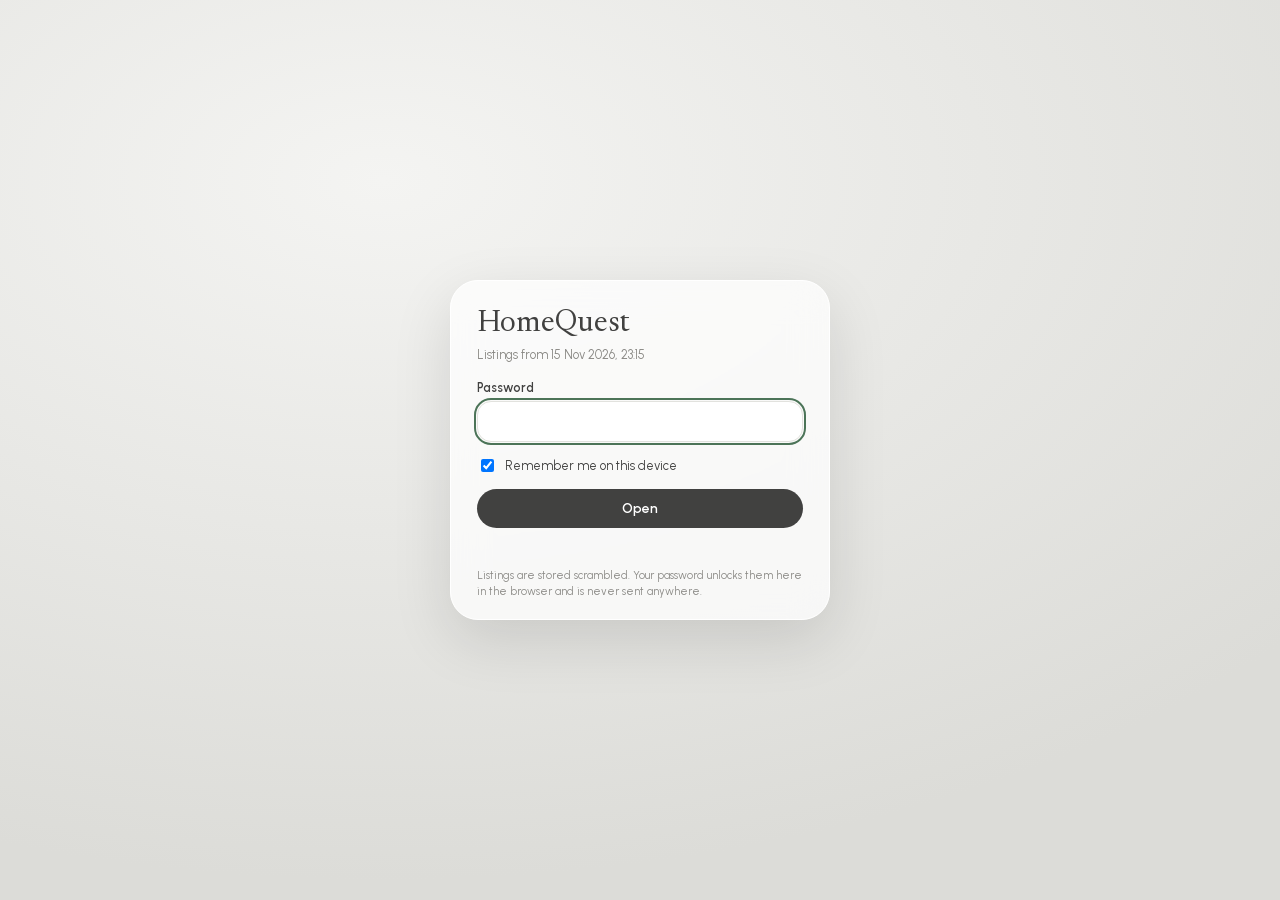
==== commit a2d0c4d7: "Publish 15 Nov 2026 23:16" ====
--- a/index.html
+++ b/index.html
@@ -11,11 +11,11 @@
 <link rel="apple-touch-icon" href="icon-180.png">
 <title>HomeQuest</title>
 <link rel="icon" href="data:image/svg+xml,%3Csvg xmlns=%22http://www.w3.org/2000/svg%22 viewBox=%220 0 16 16%22%3E%3Ccircle cx=%228%22 cy=%228%22 r=%227%22 fill=%22%23414140%22/%3E%3C/svg%3E">
-<link rel="stylesheet" href="vendor/leaflet.css?v=588a5d4e">
-<link rel="stylesheet" href="vendor/MarkerCluster.css?v=588a5d4e">
-<link rel="stylesheet" href="style.css?v=588a5d4e">
-<link rel="stylesheet" href="login.css?v=588a5d4e">
-<script>window.HQ_V="588a5d4e";</script>
+<link rel="stylesheet" href="vendor/leaflet.css?v=27bb1093">
+<link rel="stylesheet" href="vendor/MarkerCluster.css?v=27bb1093">
+<link rel="stylesheet" href="style.css?v=27bb1093">
+<link rel="stylesheet" href="login.css?v=27bb1093">
+<script>window.HQ_V="27bb1093";</script>
 </head>
 <body>
 <div id="login" class="login">
@@ -47,7 +47,7 @@
   </div>
 
   <div class="filter">
-    <button type="button" class="btn" data-pop="popMore" aria-expanded="false">Filters ▾</button>
+    <button type="button" class="btn" data-pop="popMore" aria-expanded="false">Filters <span class="chev" aria-hidden="true"></span></button>
     <div id="popMore" class="pop fpanel wide" hidden>
       <div class="ftop"><div>
       <h4>Price</h4>
@@ -116,7 +116,7 @@
     <div class="card-head">
       <span class="eyebrow">Shortlist (<span id="shortCount">0</span>)</span>
       <button type="button" id="btnCompare" class="btn cmp-btn" hidden>Compare</button>
-      <button type="button" id="hideShortlist" class="icon-btn" aria-label="Hide shortlist">‹</button>
+      <button type="button" id="hideShortlist" class="icon-btn" aria-label="Hide shortlist"><span class="chev l" aria-hidden="true"></span></button>
     </div>
     <div id="shortTools" class="short-tools" hidden>
       <label for="shortSearch" class="sr-only">Search the shortlist</label>
@@ -138,8 +138,8 @@
   <aside id="compare" class="card compare" aria-label="Compare shortlisted condos" hidden></aside>
 </main>
 
-<script src="vendor/leaflet.js?v=588a5d4e"></script>
-<script src="vendor/leaflet.markercluster.js?v=588a5d4e"></script>
-<script src="login.js?v=588a5d4e"></script>
+<script src="vendor/leaflet.js?v=27bb1093"></script>
+<script src="vendor/leaflet.markercluster.js?v=27bb1093"></script>
+<script src="login.js?v=27bb1093"></script>
 </body>
 </html>
--- a/style.css
+++ b/style.css
@@ -10,6 +10,8 @@
 :root {
   --ink: #2b2b2a;
   --muted: #66655f;     /* was #77766f: measured 3.97 against the card, which fails AA. 5.09 now. */
+  --chev: url("data:image/svg+xml,%3Csvg xmlns='http://www.w3.org/2000/svg' viewBox='0 0 24 24' fill='none' stroke='%23000' stroke-width='1.75' stroke-linecap='round' stroke-linejoin='round'%3E%3Cpath d='m6 9 6 6 6-6' vector-effect='non-scaling-stroke'/%3E%3C/svg%3E");      /* the one caret (15 Nov); a mask, so it takes the text colour */
+  --chev-ink: url("data:image/svg+xml,%3Csvg xmlns='http://www.w3.org/2000/svg' viewBox='0 0 24 24' fill='none' stroke='%232b2b2a' stroke-width='1.75' stroke-linecap='round' stroke-linejoin='round'%3E%3Cpath d='m6 9 6 6 6-6' vector-effect='non-scaling-stroke'/%3E%3C/svg%3E");  /* the same, drawn in --ink, for drop-downs */
   --faint: #a9a8a2;     /* DECORATION ONLY (15 Nov, A2): section numbers, disabled, rules. 2.34 on a block - no words in it */
   --line: #e6e5e1;
   --soft: #f2f2f0;
@@ -253,7 +255,7 @@
 .eyebrow { font-size: 15px; font-weight: 600; color: var(--ink); counter-increment: sec; }
 .eyebrow::before { content: counter(sec, decimal-leading-zero); font-size: 11px; font-weight: 500; color: var(--faint); margin-right: 8px; }
 .icon-btn {
-  flex: 0 0 auto; font: inherit; font-size: 16px; width: 36px; height: 36px; border-radius: 12px;
+  flex: 0 0 auto; font: inherit; font-size: 16px; width: 36px; height: 36px; border-radius: 12px; display: inline-grid; place-items: center; padding: 0;
   border: 1px solid var(--edge); background: var(--panel); cursor: pointer; color: var(--ink);
 }
 .icon-btn:hover { background: #fff; }
@@ -464,7 +466,7 @@
 .lightbox img { max-width: 90vw; max-height: 80vh; border-radius: 8px; }
 .lightbox figcaption { color: #e5e7eb; font-size: 12px; } .lightbox figcaption a { color: #fff; }
 .lb-nav, .lb-close { position: absolute; border: 0; background: rgba(255, 255, 255, 0.15); color: #fff; font-size: 28px;
-  width: 48px; height: 48px; border-radius: 50%; cursor: pointer; }
+  width: 48px; height: 48px; border-radius: 50%; cursor: pointer; display: grid; place-items: center; padding: 0; }
 .lb-nav:hover, .lb-close:hover { background: rgba(255, 255, 255, 0.3); }
 .lb-prev { left: 20px; } .lb-next { right: 20px; } .lb-close { top: 16px; right: 16px; font-size: 24px; }
 
@@ -619,7 +621,7 @@
 .gwrap .gphotos::-webkit-scrollbar { display: none; }
 .garrow { position: absolute; top: 50%; margin-top: -16px; width: 32px; height: 32px; border-radius: 50%; border: 1px solid #fff;
   background: rgba(255, 255, 255, 0.9); box-shadow: 0 4px 12px rgba(0, 0, 0, 0.18); font-size: 19px; line-height: 1; color: var(--ink);
-  display: flex; align-items: center; justify-content: center; cursor: pointer; padding: 0 0 2px; }
+  display: flex; align-items: center; justify-content: center; cursor: pointer; padding: 0; }   /* was 0 0 2px: a nudge for the typed ‹ */
 .garrow[hidden] { display: none; }
 .garrow:hover { background: #fff; }
 .garrow.l { left: 8px; } .garrow.r { right: 8px; }
@@ -1153,8 +1155,9 @@
 .m-fmore { margin-top: 22px; background: #fff; border: 1px solid var(--line); border-radius: 18px; padding: 0 14px 14px; }
 .m-fmore summary { list-style: none; height: 52px; display: flex; align-items: center; justify-content: space-between; font-weight: 600; font-size: 15.5px; }
 .m-fmore summary::-webkit-details-marker { display: none; }
-.m-fmore summary::after { content: "›"; font-size: 22px; color: var(--faint); transition: transform 200ms; }
-.m-fmore[open] summary::after { transform: rotate(90deg); }
+.m-fmore summary::after { content: ""; width: 16px; height: 16px; background: var(--muted); transform: rotate(-90deg); transition: transform 200ms;
+  -webkit-mask: var(--chev) center / contain no-repeat; mask: var(--chev) center / contain no-repeat; }
+.m-fmore[open] summary::after { transform: rotate(0deg); }
 .m-fmore summary span { color: var(--muted); font-weight: 500; margin-right: auto; margin-left: 6px; }
 html.m #popMore .ffoot { position: sticky; bottom: 0; margin: 20px -18px 0; padding: 12px 18px calc(var(--m-bot) + 14px); background: #f6f6f4; border-top: 1px solid var(--line); }
 html.m #popMore .ffoot .link-btn { display: none; }
@@ -1228,3 +1231,26 @@
   content: ""; position: absolute; left: 50%; top: 50%; width: 44px; height: 44px;
   transform: translate(-50%, -50%); border-radius: 50%;
 }
+
+/* 15 Nov (Daniel: "check all the carats ... some are just too thin while some are off centred from the button"):
+   ONE caret for the whole of HomeQuest. It was four designs in three sizes: a filled ▾ (Filters, Choose), the
+   browser's own chevron on every drop-down, and typed ‹ › characters, which sit on a line of text and so rode
+   1-1.5px low in their round buttons (and only 5px tall on the shortlist's hide button). Now one drawn chevron -
+   Lucide's, the family the map's place icons come from - with the same 1.75px line at every size, pointing down for
+   drop-downs and Filters and turned for left / right. Rotated, never redrawn, so the shapes can't drift apart. */
+.chev {
+  display: inline-block; flex: 0 0 auto; width: 12px; height: 12px; background: currentColor; vertical-align: -1px;
+  -webkit-mask: var(--chev) center / contain no-repeat; mask: var(--chev) center / contain no-repeat;
+}
+.chev.l { transform: rotate(90deg); } .chev.r { transform: rotate(-90deg); } .chev.u { transform: rotate(180deg); }
+.btn .chev { margin-left: 2px; }   /* plus the space before it: about 6px from the word */
+.icon-btn .chev, .garrow .chev { width: 16px; height: 16px; }
+.lb-nav .chev { width: 24px; height: 24px; }
+/* Every drop-down draws the same chevron. html + :not() outrank the `background:` shorthand on .short-tools,
+   .list-tools, .frow and .pop selects, which would otherwise wipe the arrow out. */
+html select:not([multiple]) {
+  -webkit-appearance: none; -moz-appearance: none; appearance: none;
+  background-image: var(--chev-ink); background-repeat: no-repeat; background-position: right 12px center; background-size: 12px 12px;
+  padding-right: 32px;
+}
+html.m #popMore select:not([multiple]) { padding-right: 36px; background-size: 14px 14px; }
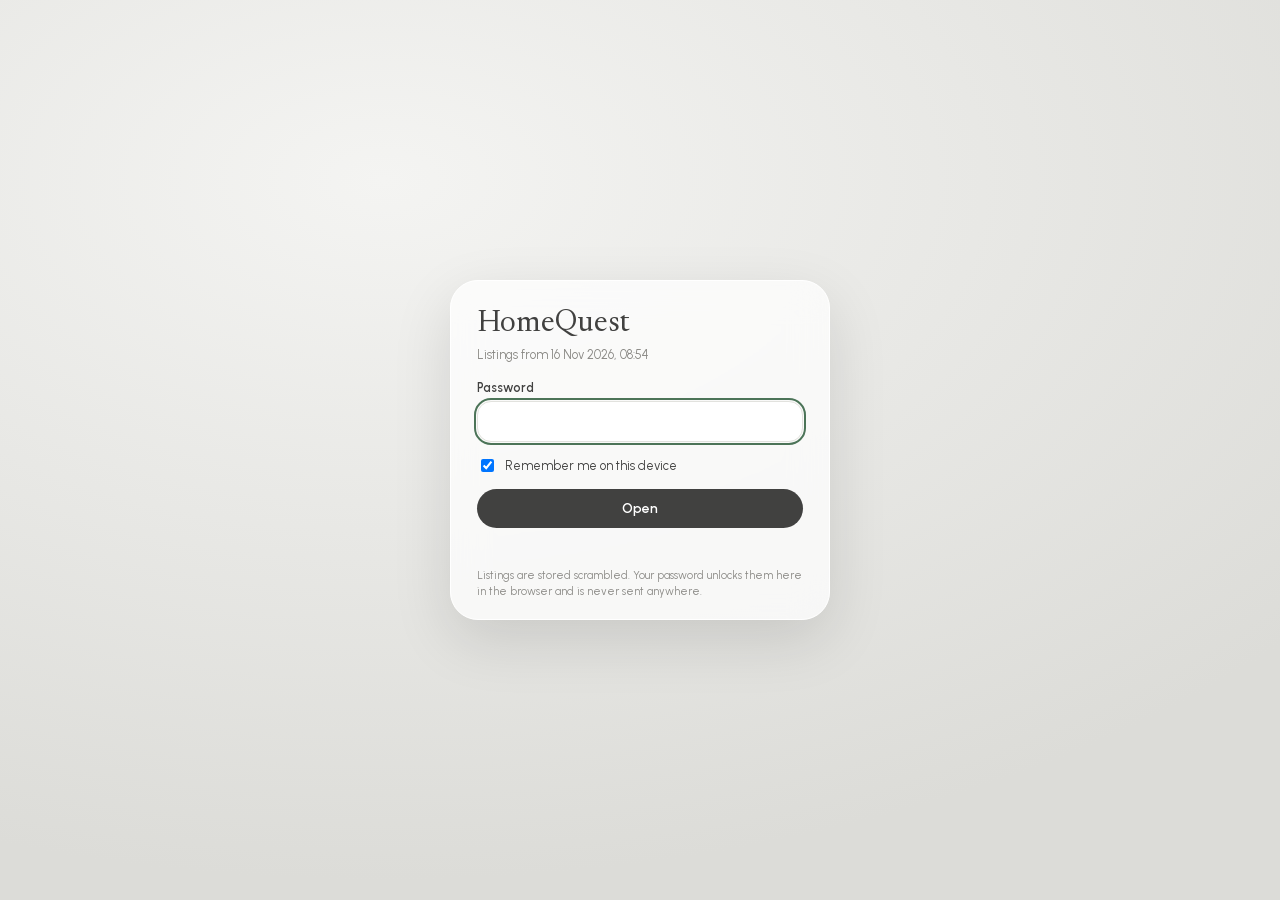
==== commit 596fb507: "Publish 16 Nov 2026 08:54" ====
--- a/index.html
+++ b/index.html
@@ -11,11 +11,11 @@
 <link rel="apple-touch-icon" href="icon-180.png">
 <title>HomeQuest</title>
 <link rel="icon" href="data:image/svg+xml,%3Csvg xmlns=%22http://www.w3.org/2000/svg%22 viewBox=%220 0 16 16%22%3E%3Ccircle cx=%228%22 cy=%228%22 r=%227%22 fill=%22%23414140%22/%3E%3C/svg%3E">
-<link rel="stylesheet" href="vendor/leaflet.css?v=27bb1093">
-<link rel="stylesheet" href="vendor/MarkerCluster.css?v=27bb1093">
-<link rel="stylesheet" href="style.css?v=27bb1093">
-<link rel="stylesheet" href="login.css?v=27bb1093">
-<script>window.HQ_V="27bb1093";</script>
+<link rel="stylesheet" href="vendor/leaflet.css?v=4d09647b">
+<link rel="stylesheet" href="vendor/MarkerCluster.css?v=4d09647b">
+<link rel="stylesheet" href="style.css?v=4d09647b">
+<link rel="stylesheet" href="login.css?v=4d09647b">
+<script>window.HQ_V="4d09647b";</script>
 </head>
 <body>
 <div id="login" class="login">
@@ -138,8 +138,8 @@
   <aside id="compare" class="card compare" aria-label="Compare shortlisted condos" hidden></aside>
 </main>
 
-<script src="vendor/leaflet.js?v=27bb1093"></script>
-<script src="vendor/leaflet.markercluster.js?v=27bb1093"></script>
-<script src="login.js?v=27bb1093"></script>
+<script src="vendor/leaflet.js?v=4d09647b"></script>
+<script src="vendor/leaflet.markercluster.js?v=4d09647b"></script>
+<script src="login.js?v=4d09647b"></script>
 </body>
 </html>
--- a/style.css
+++ b/style.css
@@ -374,6 +374,19 @@
 .chip.down { background: #e7f6e6; color: var(--up); }
 .chip.good { background: #e7f6e6; color: var(--up); }
 .chip.bad { background: #fde8e6; color: var(--down); }
+/* 15 Nov, price drops on the shortlist (Daniel chose A + B). A: the drop chip on each shortlisted condo's row. B: the
+   "Since you last looked" strip at the top of the shortlist; its counts are buttons, and a tapped one is true black
+   like any selected chip. */
+.chip.quiet { background: var(--soft); color: var(--muted); }
+.sdrop { display: block; width: fit-content; margin: 4px 0 2px; }
+.since { margin: 0 0 10px; padding: 12px 14px; border-radius: 16px; background: var(--panel); border: 1px solid var(--edge);
+  display: flex; flex-direction: column; gap: 8px; }
+.since-h { display: flex; justify-content: space-between; align-items: center; gap: 8px; font-size: 12px; color: var(--muted); }
+.since-h b { color: var(--ink); font-weight: 700; }
+.since-h .link-btn { font-size: 12px; flex: 0 0 auto; }
+.since-c { display: flex; gap: 6px; flex-wrap: wrap; }
+.since .chip { border: 0; font-family: inherit; cursor: pointer; }
+.since .chip[aria-pressed="true"] { background: var(--accent); color: #fff; }
 .chip.flat { background: var(--soft); color: var(--ink); }
 .vs { display: flex; flex-wrap: wrap; align-items: center; gap: 6px; }
 .unit .price { font-family: var(--serif); font-weight: 400; font-size: 22px; }
@@ -1254,3 +1267,6 @@
   padding-right: 32px;
 }
 html.m #popMore select:not([multiple]) { padding-right: 36px; background-size: 14px 14px; }
+html.m .since { margin: 4px 0 12px; }
+html.m .since .chip { padding: 7px 12px; font-size: 13px; }     /* a finger needs more than the laptop's 20px chip */
+html.m .since-h, html.m .since-h .link-btn { font-size: 13px; }
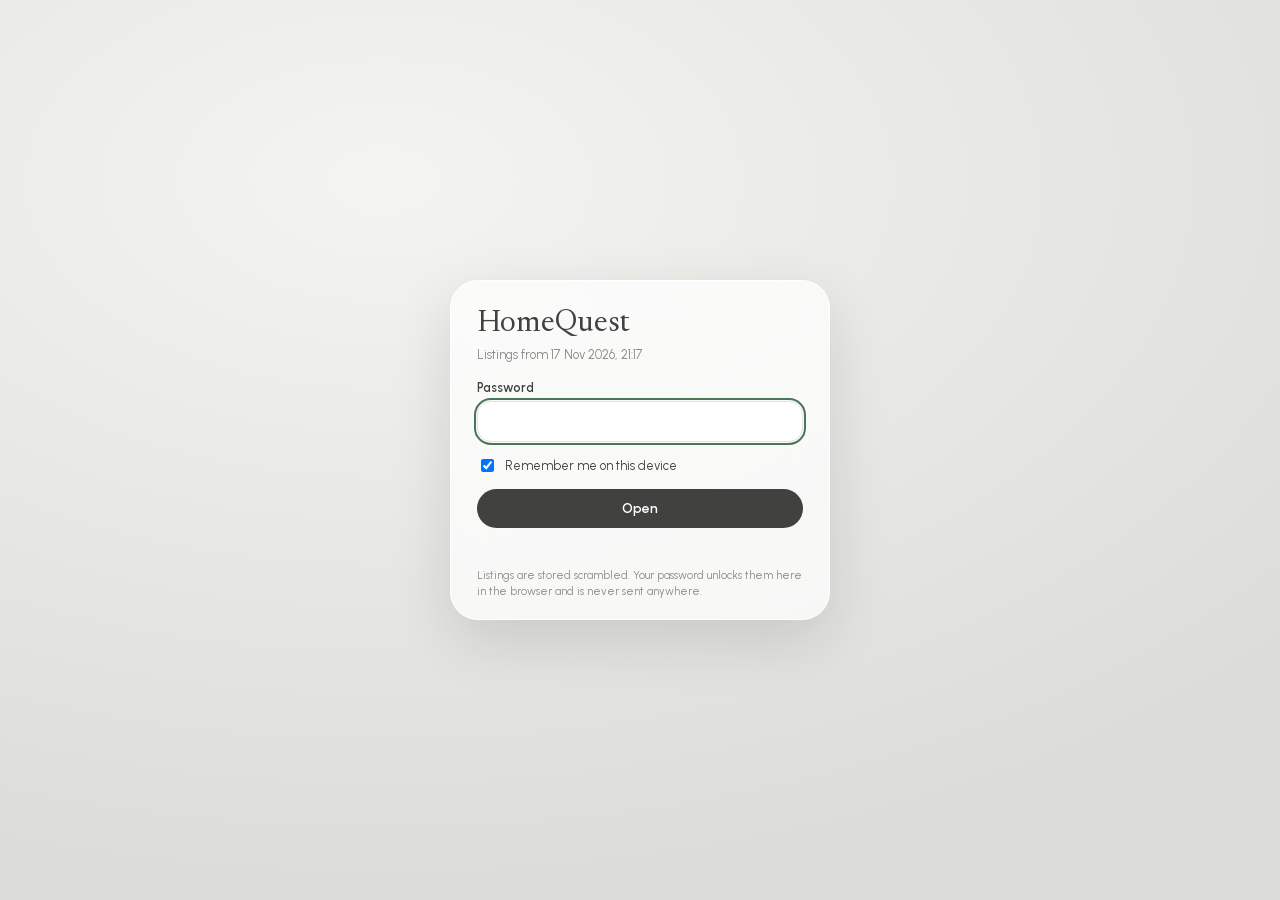
==== commit 19a5c8b8: "Publish 17 Nov 2026 21:17" ====
--- a/index.html
+++ b/index.html
@@ -11,11 +11,11 @@
 <link rel="apple-touch-icon" href="icon-180.png">
 <title>HomeQuest</title>
 <link rel="icon" href="data:image/svg+xml,%3Csvg xmlns=%22http://www.w3.org/2000/svg%22 viewBox=%220 0 16 16%22%3E%3Ccircle cx=%228%22 cy=%228%22 r=%227%22 fill=%22%23414140%22/%3E%3C/svg%3E">
-<link rel="stylesheet" href="vendor/leaflet.css?v=4d09647b">
-<link rel="stylesheet" href="vendor/MarkerCluster.css?v=4d09647b">
-<link rel="stylesheet" href="style.css?v=4d09647b">
-<link rel="stylesheet" href="login.css?v=4d09647b">
-<script>window.HQ_V="4d09647b";</script>
+<link rel="stylesheet" href="vendor/leaflet.css?v=30509d91">
+<link rel="stylesheet" href="vendor/MarkerCluster.css?v=30509d91">
+<link rel="stylesheet" href="style.css?v=30509d91">
+<link rel="stylesheet" href="login.css?v=30509d91">
+<script>window.HQ_V="30509d91";</script>
 </head>
 <body>
 <div id="login" class="login">
@@ -138,8 +138,8 @@
   <aside id="compare" class="card compare" aria-label="Compare shortlisted condos" hidden></aside>
 </main>
 
-<script src="vendor/leaflet.js?v=4d09647b"></script>
-<script src="vendor/leaflet.markercluster.js?v=4d09647b"></script>
-<script src="login.js?v=4d09647b"></script>
+<script src="vendor/leaflet.js?v=30509d91"></script>
+<script src="vendor/leaflet.markercluster.js?v=30509d91"></script>
+<script src="login.js?v=30509d91"></script>
 </body>
 </html>
--- a/style.css
+++ b/style.css
@@ -1070,9 +1070,11 @@
 .m-sep { flex: none; width: 1px; background: var(--line); margin: 6px 2px; }
 .m-list { margin-top: 14px; display: flex; flex-direction: column; gap: 10px; }
 /* For sale: sort buttons, which-site chip, and the press-and-hold menu (9 Nov) */
-.sale-sort { display: flex; gap: 8px; overflow-x: auto; scrollbar-width: none; margin: 0 -2px 12px; padding: 0 2px 2px; }
+/* All four fit the 420px laptop card (17 Nov, Daniel chose "smaller buttons" over shorter words): tighter
+   padding and gap, the text stays 13px. The phone can still swipe the row if a narrow screen needs it. */
+.sale-sort { display: flex; gap: 6px; overflow-x: auto; scrollbar-width: none; margin: 0 -2px 12px; padding: 0 2px 2px; }
 .sale-sort::-webkit-scrollbar { display: none; }
-.sale-sort .m-chip2 { flex: none; height: 32px; font-size: 13px; }
+.sale-sort .m-chip2 { flex: none; height: 32px; padding: 0 10px; font-size: 13px; }
 .unit .posted { color: var(--ink); font-weight: 500; }
 .unit-menu { position: fixed; inset: 0; z-index: 3000; display: grid; place-items: center;
   background: rgba(20, 20, 19, 0.34); backdrop-filter: blur(2px); -webkit-backdrop-filter: blur(2px); }
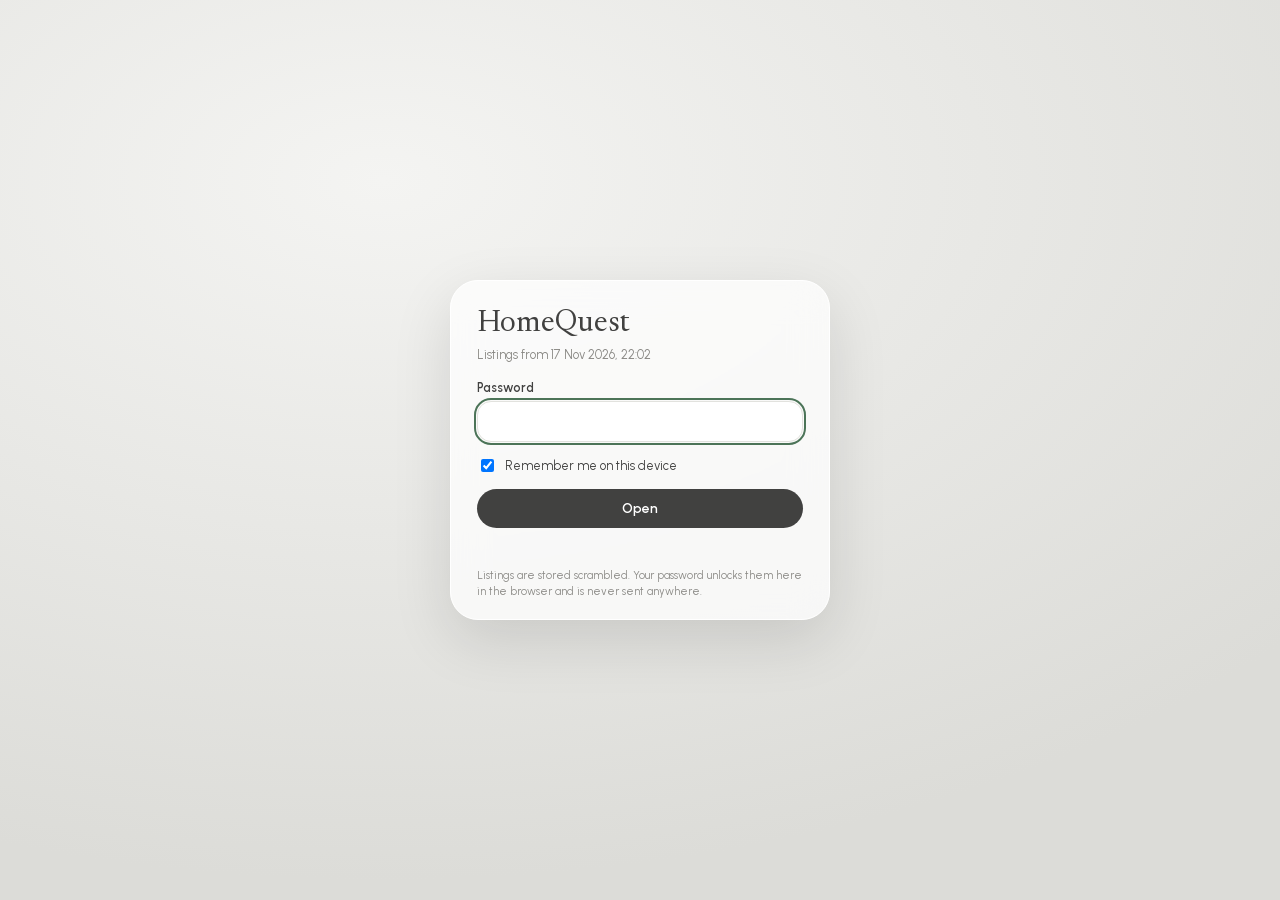
==== commit cfd5cf9a: "Publish 17 Nov 2026 22:02" ====
--- a/index.html
+++ b/index.html
@@ -11,11 +11,11 @@
 <link rel="apple-touch-icon" href="icon-180.png">
 <title>HomeQuest</title>
 <link rel="icon" href="data:image/svg+xml,%3Csvg xmlns=%22http://www.w3.org/2000/svg%22 viewBox=%220 0 16 16%22%3E%3Ccircle cx=%228%22 cy=%228%22 r=%227%22 fill=%22%23414140%22/%3E%3C/svg%3E">
-<link rel="stylesheet" href="vendor/leaflet.css?v=30509d91">
-<link rel="stylesheet" href="vendor/MarkerCluster.css?v=30509d91">
-<link rel="stylesheet" href="style.css?v=30509d91">
-<link rel="stylesheet" href="login.css?v=30509d91">
-<script>window.HQ_V="30509d91";</script>
+<link rel="stylesheet" href="vendor/leaflet.css?v=b71ccaf1">
+<link rel="stylesheet" href="vendor/MarkerCluster.css?v=b71ccaf1">
+<link rel="stylesheet" href="style.css?v=b71ccaf1">
+<link rel="stylesheet" href="login.css?v=b71ccaf1">
+<script>window.HQ_V="b71ccaf1";</script>
 </head>
 <body>
 <div id="login" class="login">
@@ -138,8 +138,8 @@
   <aside id="compare" class="card compare" aria-label="Compare shortlisted condos" hidden></aside>
 </main>
 
-<script src="vendor/leaflet.js?v=30509d91"></script>
-<script src="vendor/leaflet.markercluster.js?v=30509d91"></script>
-<script src="login.js?v=30509d91"></script>
+<script src="vendor/leaflet.js?v=b71ccaf1"></script>
+<script src="vendor/leaflet.markercluster.js?v=b71ccaf1"></script>
+<script src="login.js?v=b71ccaf1"></script>
 </body>
 </html>
--- a/style.css
+++ b/style.css
@@ -549,7 +549,7 @@
   background: rgba(255, 255, 255, 0.85); border: 1px solid #fff; box-shadow: 0 6px 16px -8px rgba(0, 0, 0, 0.3); }
 .dock .dark { background: var(--accent); color: #fff; border-color: var(--accent); }
 .srow { display: grid; grid-template-columns: 34px 1fr auto; gap: 10px; align-items: center; width: 100%; }
-.srow .ic { width: 34px; height: 34px; border-radius: 50%; background: var(--accent); color: #fff; display: flex; align-items: center;
+.srow .ic, .sg-head .ic { width: 34px; height: 34px; border-radius: 50%; background: var(--accent); color: #fff; display: flex; align-items: center;
   justify-content: center; font-size: 13px; }
 
 /* ZIXO chart look (agreed 24 Oct): fade bars, half-circle gauges, thin-line bars; green / coral red / greys */
@@ -791,13 +791,13 @@
 
 /* Apple's fluid-interface rules (5 Nov, from the apple-design skill) — 1: answer the finger at once.
    Every tappable thing dips on press, not on release, so nothing feels dead while it works. */
-.btn, .icon-btn, .link-btn, .list-item, .chip, .pill, .m-btn, .m-chip, .m-chip2, .m-item,
+.btn, .icon-btn, .link-btn, .list-item, .chip, .pill, .m-btn, .m-chip, .m-chip2, .m-item, .bedrow, .ustar, .sg-head, .su-main,
 #mTabs button, .dock button, .seg button, .tip-i {
   -webkit-tap-highlight-color: transparent;
   transition: transform 110ms cubic-bezier(.2, .8, .2, 1), background-color 140ms ease, opacity 140ms ease;
 }
 .btn:active, .icon-btn:active, .link-btn:active, .chip:active, .pill:active,
-.m-btn:active, .m-chip:active, .m-chip2:active, #mTabs button:active, .dock button:active, .seg button:active {
+.m-btn:active, .m-chip:active, .m-chip2:active, .bedrow:active, #mTabs button:active, .dock button:active, .seg button:active {
   transform: scale(0.96);
 }
 .list-item:active, .m-item:active { transform: scale(0.985); }     /* big rows dip less, or it looks rubbery */
@@ -1075,7 +1075,50 @@
 .sale-sort { display: flex; gap: 6px; overflow-x: auto; scrollbar-width: none; margin: 0 -2px 12px; padding: 0 2px 2px; }
 .sale-sort::-webkit-scrollbar { display: none; }
 .sale-sort .m-chip2 { flex: none; height: 32px; padding: 0 10px; font-size: 13px; }
+/* By bedrooms (17 Nov): one row per bedroom type under column headings; each row is a button that filters the list */
+.bedsum { display: flex; flex-direction: column; gap: 2px; margin: -4px 0 18px; }
+.bedrow { display: grid; grid-template-columns: 1.1fr 0.8fr 1fr 1fr; align-items: center; gap: 8px; height: 36px; padding: 0 12px;
+  border: 0; border-radius: 10px; background: none; font: 400 13px Urbanist, Inter, system-ui, sans-serif; color: var(--ink); text-align: left; cursor: pointer; }
+.bedrow:hover { background: rgba(0, 0, 0, 0.04); }
+.bedrow:active { transform: scale(0.985); }   /* a full-width row: a smaller dip than a chip's 0.96 */
+.bedrow > span { white-space: nowrap; }
+.bedrow .bn, .bedrow .bp, .bedrow .bf, .bedhead span:nth-child(n+2) { text-align: right; }
+.bedrow .bd { font-weight: 600; }
+.bedrow .bn, .bedrow .bf { color: var(--muted); }
+.bedrow .bp { font-family: var(--serif); font-size: 16px; }
+.bedrow.bedhead { height: 22px; cursor: default; font-size: 11px; font-weight: 500; color: var(--muted); }
+.bedrow.bedhead:hover { background: none; }
+.bedrow.bedhead:active { transform: none; }
+.bedrow[aria-pressed="true"] { background: var(--accent); }
+.bedrow[aria-pressed="true"] > span { color: #fff; }
 .unit .posted { color: var(--ink); font-weight: 500; }
+/* The shortlist saves units (17 Nov): the ☆ on each unit, and the note shown when ☆ Shortlist sends you here */
+.ustar { flex: none; height: 28px; padding: 0 11px; border-radius: 14px; border: 1px solid var(--line); background: #fff;
+  font: 600 12px Urbanist, Inter, system-ui, sans-serif; color: var(--ink); cursor: pointer; white-space: nowrap; }
+.ustar[aria-pressed="true"] { background: var(--accent); border-color: var(--accent); color: #fff; }
+.box.starhint { background: #fff8ec; border-color: #f3dcbe; font-size: 13px; line-height: 1.45; color: var(--ink); text-wrap: pretty; }
+/* Shortlist: one card per condo, its saved units under it (17 Nov) */
+.sgroup { border: 1px solid var(--edge); border-radius: 18px; background: var(--panel); overflow: hidden; flex: none; }
+.sgroup.on { box-shadow: inset 0 0 0 1.5px var(--accent); }
+.sg-head { display: grid; grid-template-columns: 34px 1fr auto; gap: 10px; align-items: center; width: 100%; padding: 10px 12px;
+  border: 0; background: none; font: inherit; color: var(--ink); text-align: left; cursor: pointer; }
+button.sg-head:hover, .su-main:hover { background: #fff; }
+.sg-head .sc { font-size: 11px; font-weight: 600; color: #2a9a2a; white-space: nowrap; }
+.sgroup.gone .sg-head .ic { background: var(--soft); color: var(--muted); }
+.sg-nm { min-width: 0; }
+.sg-nm strong { font-family: var(--name); font-weight: 600; }
+.sg-nm small, .su-l small { display: block; color: var(--muted); font-size: 12px; margin-top: 2px; }
+.su { display: flex; align-items: stretch; border-top: 1px solid var(--line); }
+.su-main { flex: 1; min-width: 0; display: flex; justify-content: space-between; align-items: center; gap: 8px; padding: 9px 6px 9px 56px;
+  border: 0; background: none; font: inherit; color: var(--ink); text-align: left; cursor: pointer; }
+.su-main:disabled { cursor: default; }
+.su-l { min-width: 0; }
+.su-l strong { display: block; font-size: 13.5px; font-weight: 600; }
+.su-main .price { font-family: var(--serif); font-size: 18px; white-space: nowrap; text-align: right; }
+.su-main .price small { display: block; font-family: Urbanist, Inter, system-ui, sans-serif; font-size: 11px; color: var(--muted); }
+.su-x { flex: none; border: 0; background: none; padding: 0 12px 0 6px; font: 600 12px Urbanist, Inter, system-ui, sans-serif; color: var(--muted);
+  text-decoration: underline; text-decoration-color: var(--faint); text-underline-offset: 3px; cursor: pointer; }
+.su-x:hover { color: var(--ink); }
 .unit-menu { position: fixed; inset: 0; z-index: 3000; display: grid; place-items: center;
   background: rgba(20, 20, 19, 0.34); backdrop-filter: blur(2px); -webkit-backdrop-filter: blur(2px); }
 .unit-menu[hidden] { display: none; }
@@ -1119,6 +1162,12 @@
 /* 15 Nov: was opacity 0.6, which measured 2.52 on the status line against AA's 4.5, and dimmed a row
    you can now tap. The row reads normally; the grey is carried by the status line (.m-ar) alone. */
 .m-item.gone { background: #f6f6f3; }
+/* Phone shortlist: units grouped by condo (17 Nov) */
+.m-sgroup .m-shead { display: flex; align-items: center; gap: 12px; padding: 12px 14px 10px; background: #fff; }
+.m-sgroup .m-su { padding: 10px 14px; }
+.m-sgroup .m-item.gone.m-su { gap: 10px; }
+.m-su-nm { font-size: 15px; font-weight: 600; }
+.m-sgroup .m-pr { font-size: 19px; }
 .m-item.gone .m-ar { color: var(--muted); }
 .m-more { width: 100%; height: 48px; border-radius: 24px; border: 1px solid var(--line); background: #fff; font: 600 15px Urbanist, Inter, system-ui, sans-serif; color: var(--ink); }
 .m-empty { text-align: center; color: var(--muted); padding: 40px 10px; font-size: 15px; line-height: 1.5; }
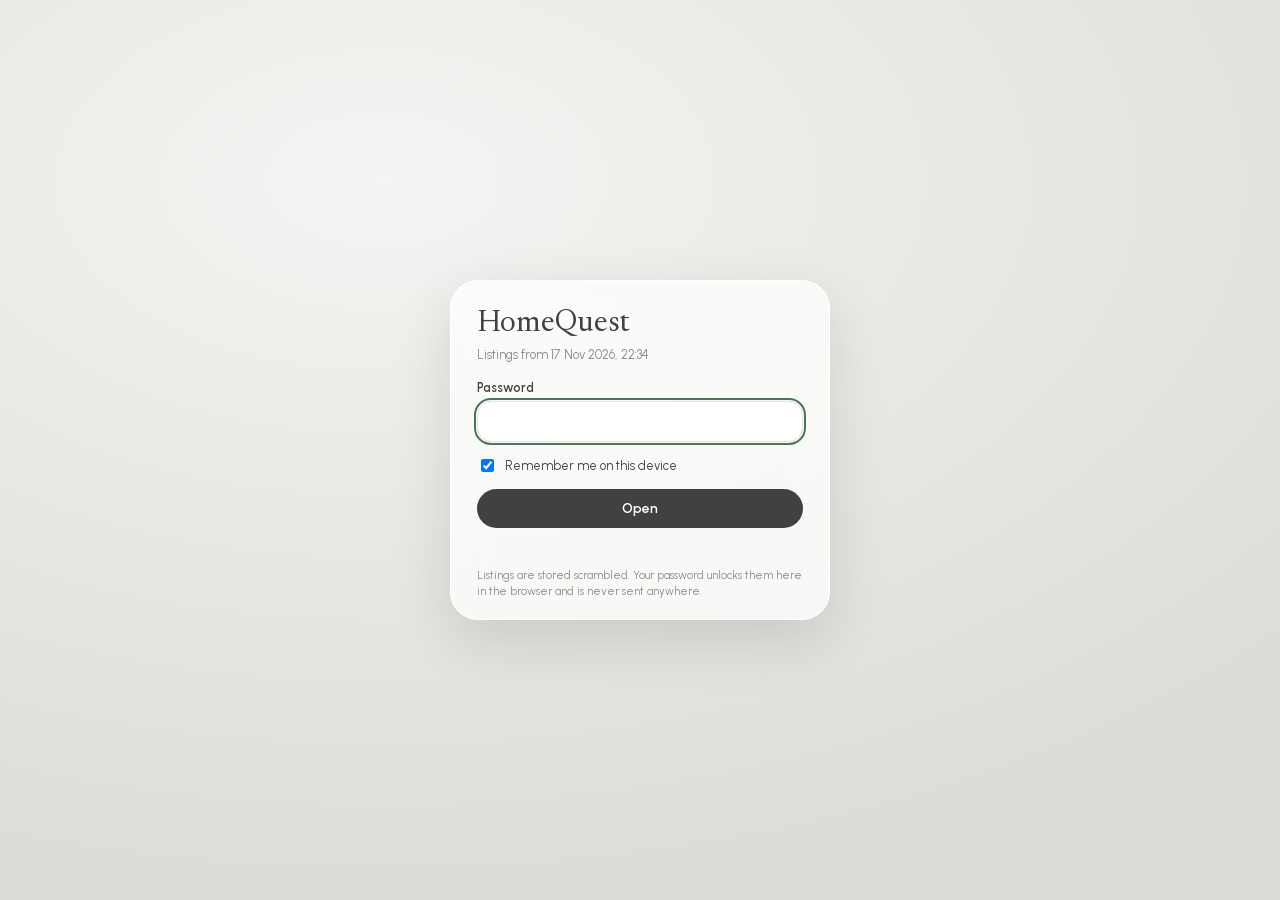
==== commit 4a7a3d62: "Publish 17 Nov 2026 22:34" ====
--- a/index.html
+++ b/index.html
@@ -11,11 +11,11 @@
 <link rel="apple-touch-icon" href="icon-180.png">
 <title>HomeQuest</title>
 <link rel="icon" href="data:image/svg+xml,%3Csvg xmlns=%22http://www.w3.org/2000/svg%22 viewBox=%220 0 16 16%22%3E%3Ccircle cx=%228%22 cy=%228%22 r=%227%22 fill=%22%23414140%22/%3E%3C/svg%3E">
-<link rel="stylesheet" href="vendor/leaflet.css?v=b71ccaf1">
-<link rel="stylesheet" href="vendor/MarkerCluster.css?v=b71ccaf1">
-<link rel="stylesheet" href="style.css?v=b71ccaf1">
-<link rel="stylesheet" href="login.css?v=b71ccaf1">
-<script>window.HQ_V="b71ccaf1";</script>
+<link rel="stylesheet" href="vendor/leaflet.css?v=24efb207">
+<link rel="stylesheet" href="vendor/MarkerCluster.css?v=24efb207">
+<link rel="stylesheet" href="style.css?v=24efb207">
+<link rel="stylesheet" href="login.css?v=24efb207">
+<script>window.HQ_V="24efb207";</script>
 </head>
 <body>
 <div id="login" class="login">
@@ -138,8 +138,8 @@
   <aside id="compare" class="card compare" aria-label="Compare shortlisted condos" hidden></aside>
 </main>
 
-<script src="vendor/leaflet.js?v=b71ccaf1"></script>
-<script src="vendor/leaflet.markercluster.js?v=b71ccaf1"></script>
-<script src="login.js?v=b71ccaf1"></script>
+<script src="vendor/leaflet.js?v=24efb207"></script>
+<script src="vendor/leaflet.markercluster.js?v=24efb207"></script>
+<script src="login.js?v=24efb207"></script>
 </body>
 </html>
--- a/style.css
+++ b/style.css
@@ -1102,7 +1102,9 @@
 .sgroup.on { box-shadow: inset 0 0 0 1.5px var(--accent); }
 .sg-head { display: grid; grid-template-columns: 34px 1fr auto; gap: 10px; align-items: center; width: 100%; padding: 10px 12px;
   border: 0; background: none; font: inherit; color: var(--ink); text-align: left; cursor: pointer; }
-button.sg-head:hover, .su-main:hover { background: #fff; }
+/* 17 Nov (Daniel: "make sure the hover effect is apply on the button remove"): the whole unit row lights up,
+   Remove included — the white used to stop short of it, which read as two separate things */
+button.sg-head:hover, .su:hover { background: #fff; }
 .sg-head .sc { font-size: 11px; font-weight: 600; color: #2a9a2a; white-space: nowrap; }
 .sgroup.gone .sg-head .ic { background: var(--soft); color: var(--muted); }
 .sg-nm { min-width: 0; }
@@ -1118,7 +1120,7 @@
 .su-main .price small { display: block; font-family: Urbanist, Inter, system-ui, sans-serif; font-size: 11px; color: var(--muted); }
 .su-x { flex: none; border: 0; background: none; padding: 0 12px 0 6px; font: 600 12px Urbanist, Inter, system-ui, sans-serif; color: var(--muted);
   text-decoration: underline; text-decoration-color: var(--faint); text-underline-offset: 3px; cursor: pointer; }
-.su-x:hover { color: var(--ink); }
+.su-x:hover, .su-x:focus-visible { color: var(--ink); text-decoration-color: currentColor; }
 .unit-menu { position: fixed; inset: 0; z-index: 3000; display: grid; place-items: center;
   background: rgba(20, 20, 19, 0.34); backdrop-filter: blur(2px); -webkit-backdrop-filter: blur(2px); }
 .unit-menu[hidden] { display: none; }
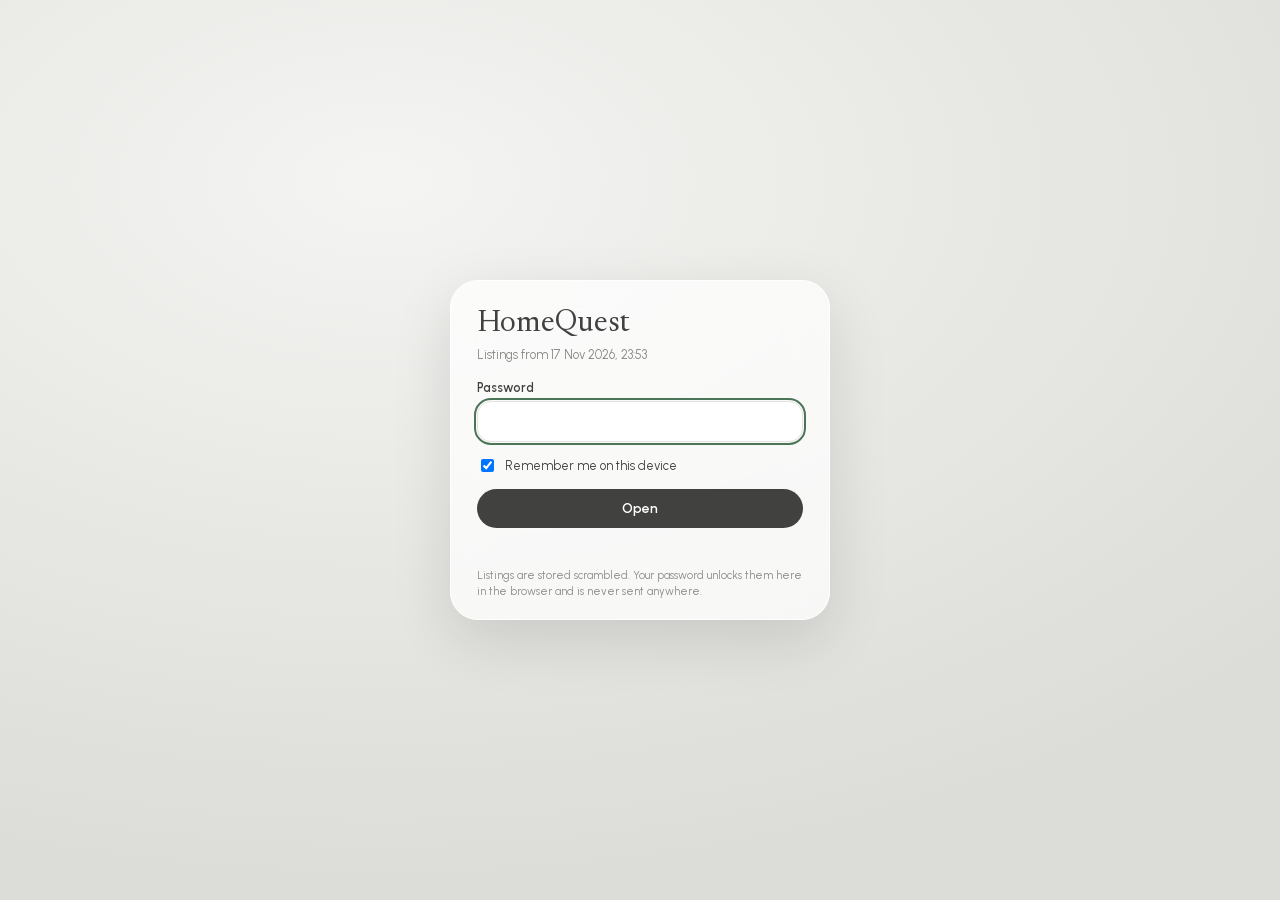
==== commit 2993e7d6: "Publish 17 Nov 2026 23:53" ====
--- a/index.html
+++ b/index.html
@@ -11,11 +11,11 @@
 <link rel="apple-touch-icon" href="icon-180.png">
 <title>HomeQuest</title>
 <link rel="icon" href="data:image/svg+xml,%3Csvg xmlns=%22http://www.w3.org/2000/svg%22 viewBox=%220 0 16 16%22%3E%3Ccircle cx=%228%22 cy=%228%22 r=%227%22 fill=%22%23414140%22/%3E%3C/svg%3E">
-<link rel="stylesheet" href="vendor/leaflet.css?v=24efb207">
-<link rel="stylesheet" href="vendor/MarkerCluster.css?v=24efb207">
-<link rel="stylesheet" href="style.css?v=24efb207">
-<link rel="stylesheet" href="login.css?v=24efb207">
-<script>window.HQ_V="24efb207";</script>
+<link rel="stylesheet" href="vendor/leaflet.css?v=0ef6c11c">
+<link rel="stylesheet" href="vendor/MarkerCluster.css?v=0ef6c11c">
+<link rel="stylesheet" href="style.css?v=0ef6c11c">
+<link rel="stylesheet" href="login.css?v=0ef6c11c">
+<script>window.HQ_V="0ef6c11c";</script>
 </head>
 <body>
 <div id="login" class="login">
@@ -138,8 +138,8 @@
   <aside id="compare" class="card compare" aria-label="Compare shortlisted condos" hidden></aside>
 </main>
 
-<script src="vendor/leaflet.js?v=24efb207"></script>
-<script src="vendor/leaflet.markercluster.js?v=24efb207"></script>
-<script src="login.js?v=24efb207"></script>
+<script src="vendor/leaflet.js?v=0ef6c11c"></script>
+<script src="vendor/leaflet.markercluster.js?v=0ef6c11c"></script>
+<script src="login.js?v=0ef6c11c"></script>
 </body>
 </html>
--- a/style.css
+++ b/style.css
@@ -1096,6 +1096,7 @@
 .ustar { flex: none; height: 28px; padding: 0 11px; border-radius: 14px; border: 1px solid var(--line); background: #fff;
   font: 600 12px Urbanist, Inter, system-ui, sans-serif; color: var(--ink); cursor: pointer; white-space: nowrap; }
 .ustar[aria-pressed="true"] { background: var(--accent); border-color: var(--accent); color: #fff; }
+.box.unit.mine { box-shadow: inset 0 0 0 1.5px var(--accent); }   /* the listing opened from the shortlist */
 .box.starhint { background: #fff8ec; border-color: #f3dcbe; font-size: 13px; line-height: 1.45; color: var(--ink); text-wrap: pretty; }
 /* Shortlist: one card per condo, its saved units under it (17 Nov) */
 .sgroup { border: 1px solid var(--edge); border-radius: 18px; background: var(--panel); overflow: hidden; flex: none; }
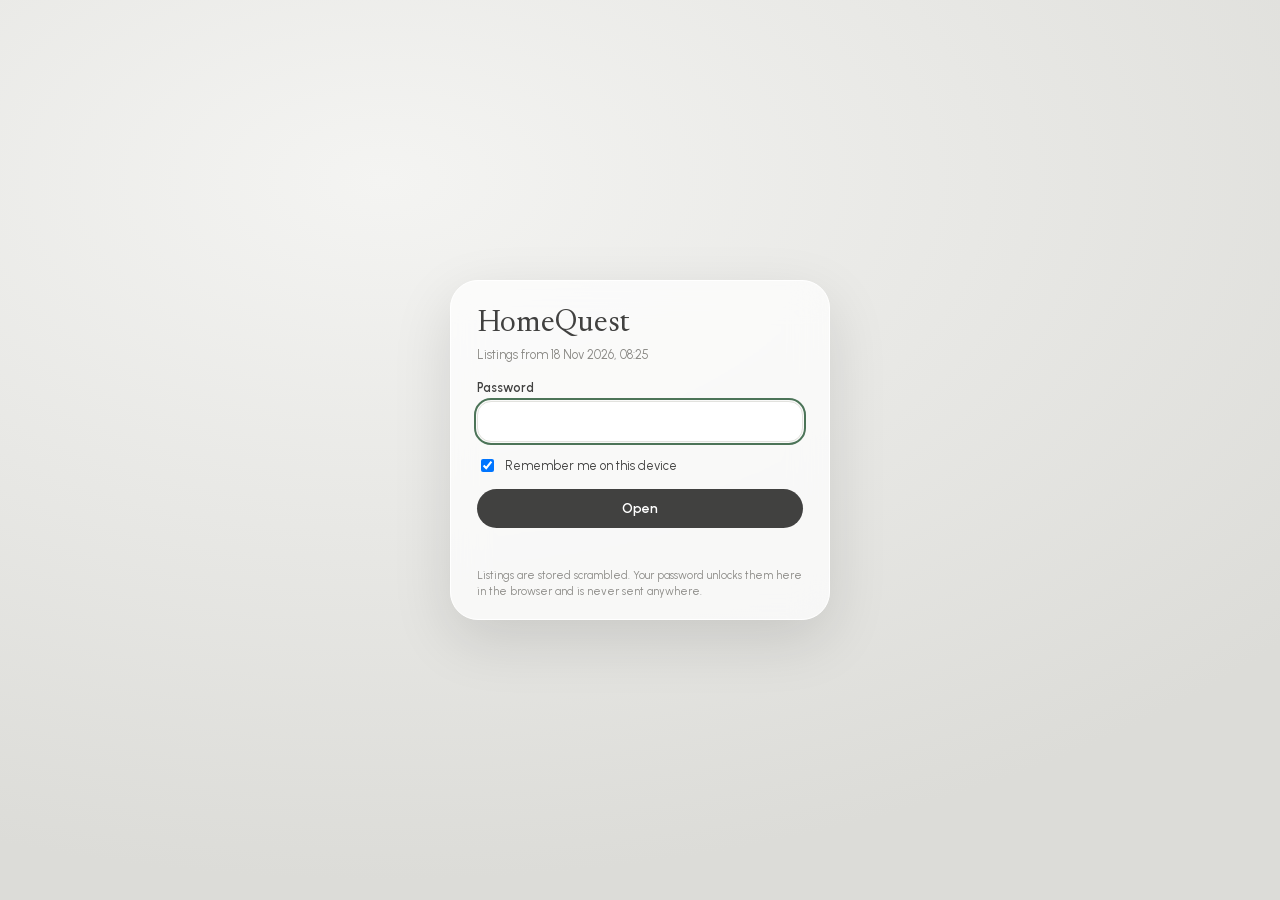
==== commit 34b8eaad: "Publish 18 Nov 2026 08:25" ====
--- a/index.html
+++ b/index.html
@@ -11,11 +11,11 @@
 <link rel="apple-touch-icon" href="icon-180.png">
 <title>HomeQuest</title>
 <link rel="icon" href="data:image/svg+xml,%3Csvg xmlns=%22http://www.w3.org/2000/svg%22 viewBox=%220 0 16 16%22%3E%3Ccircle cx=%228%22 cy=%228%22 r=%227%22 fill=%22%23414140%22/%3E%3C/svg%3E">
-<link rel="stylesheet" href="vendor/leaflet.css?v=0ef6c11c">
-<link rel="stylesheet" href="vendor/MarkerCluster.css?v=0ef6c11c">
-<link rel="stylesheet" href="style.css?v=0ef6c11c">
-<link rel="stylesheet" href="login.css?v=0ef6c11c">
-<script>window.HQ_V="0ef6c11c";</script>
+<link rel="stylesheet" href="vendor/leaflet.css?v=9d42da7a">
+<link rel="stylesheet" href="vendor/MarkerCluster.css?v=9d42da7a">
+<link rel="stylesheet" href="style.css?v=9d42da7a">
+<link rel="stylesheet" href="login.css?v=9d42da7a">
+<script>window.HQ_V="9d42da7a";</script>
 </head>
 <body>
 <div id="login" class="login">
@@ -138,8 +138,8 @@
   <aside id="compare" class="card compare" aria-label="Compare shortlisted condos" hidden></aside>
 </main>
 
-<script src="vendor/leaflet.js?v=0ef6c11c"></script>
-<script src="vendor/leaflet.markercluster.js?v=0ef6c11c"></script>
-<script src="login.js?v=0ef6c11c"></script>
+<script src="vendor/leaflet.js?v=9d42da7a"></script>
+<script src="vendor/leaflet.markercluster.js?v=9d42da7a"></script>
+<script src="login.js?v=9d42da7a"></script>
 </body>
 </html>
--- a/style.css
+++ b/style.css
@@ -1096,11 +1096,15 @@
 .ustar { flex: none; height: 28px; padding: 0 11px; border-radius: 14px; border: 1px solid var(--line); background: #fff;
   font: 600 12px Urbanist, Inter, system-ui, sans-serif; color: var(--ink); cursor: pointer; white-space: nowrap; }
 .ustar[aria-pressed="true"] { background: var(--accent); border-color: var(--accent); color: #fff; }
-.box.unit.mine { box-shadow: inset 0 0 0 1.5px var(--accent); }   /* the listing opened from the shortlist */
+/* the listing opened from the shortlist: a soft sage fill, no outline (18 Nov, Daniel: "the design language doesn't use
+   outline") — the same sage as its row on the shortlist */
+.box.unit.mine { background: rgba(220, 233, 223, 0.95); }
 .box.starhint { background: #fff8ec; border-color: #f3dcbe; font-size: 13px; line-height: 1.45; color: var(--ink); text-wrap: pretty; }
 /* Shortlist: one card per condo, its saved units under it (17 Nov) */
 .sgroup { border: 1px solid var(--edge); border-radius: 18px; background: var(--panel); overflow: hidden; flex: none; }
-.sgroup.on { box-shadow: inset 0 0 0 1.5px var(--accent); }
+/* 17 Nov (Daniel chose D): no outline round the open condo's group; the listing open on the right gets a soft sage
+   fill instead — the same sage as the map's highlight. No bar, no outline (18 Nov) */
+.su.here, .su.here:hover { background: rgba(76, 116, 88, 0.16); }   /* a fill, never an outline (Daniel, 18 Nov) */
 .sg-head { display: grid; grid-template-columns: 34px 1fr auto; gap: 10px; align-items: center; width: 100%; padding: 10px 12px;
   border: 0; background: none; font: inherit; color: var(--ink); text-align: left; cursor: pointer; }
 /* 17 Nov (Daniel: "make sure the hover effect is apply on the button remove"): the whole unit row lights up,
